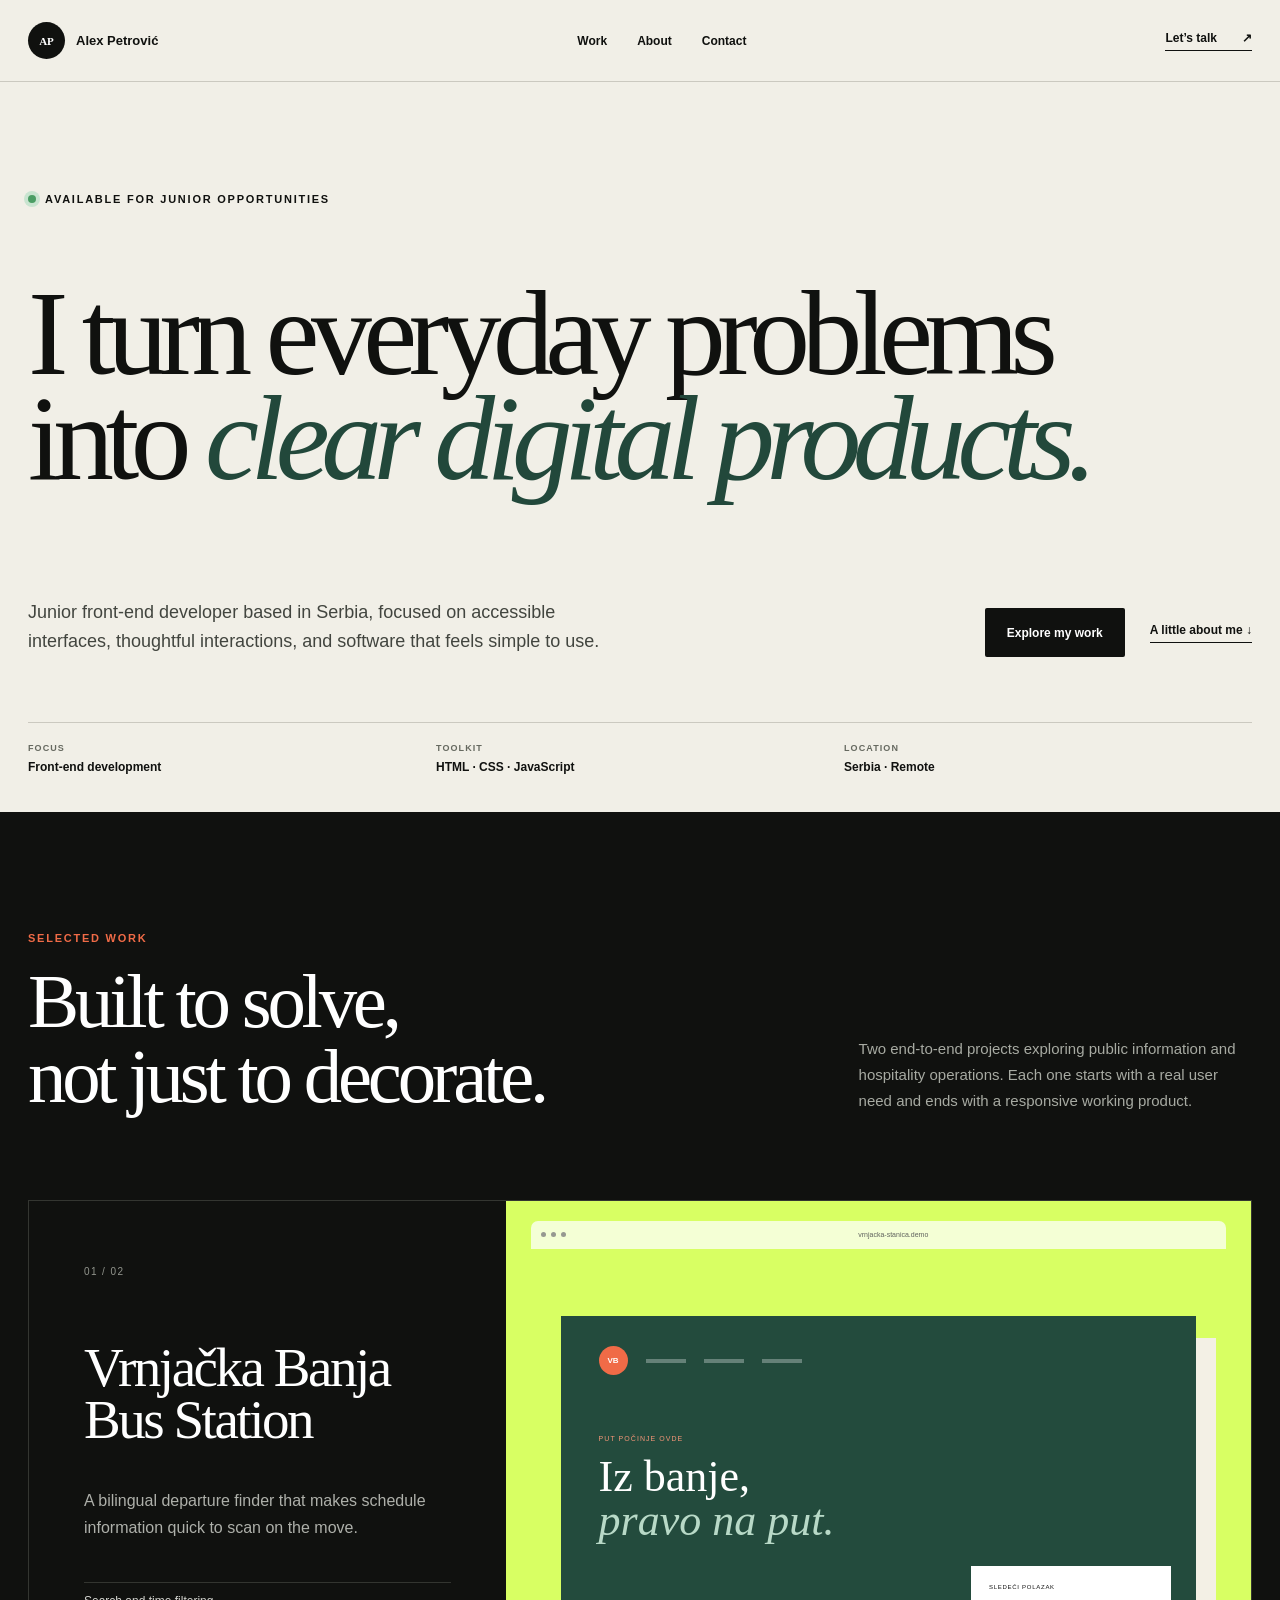
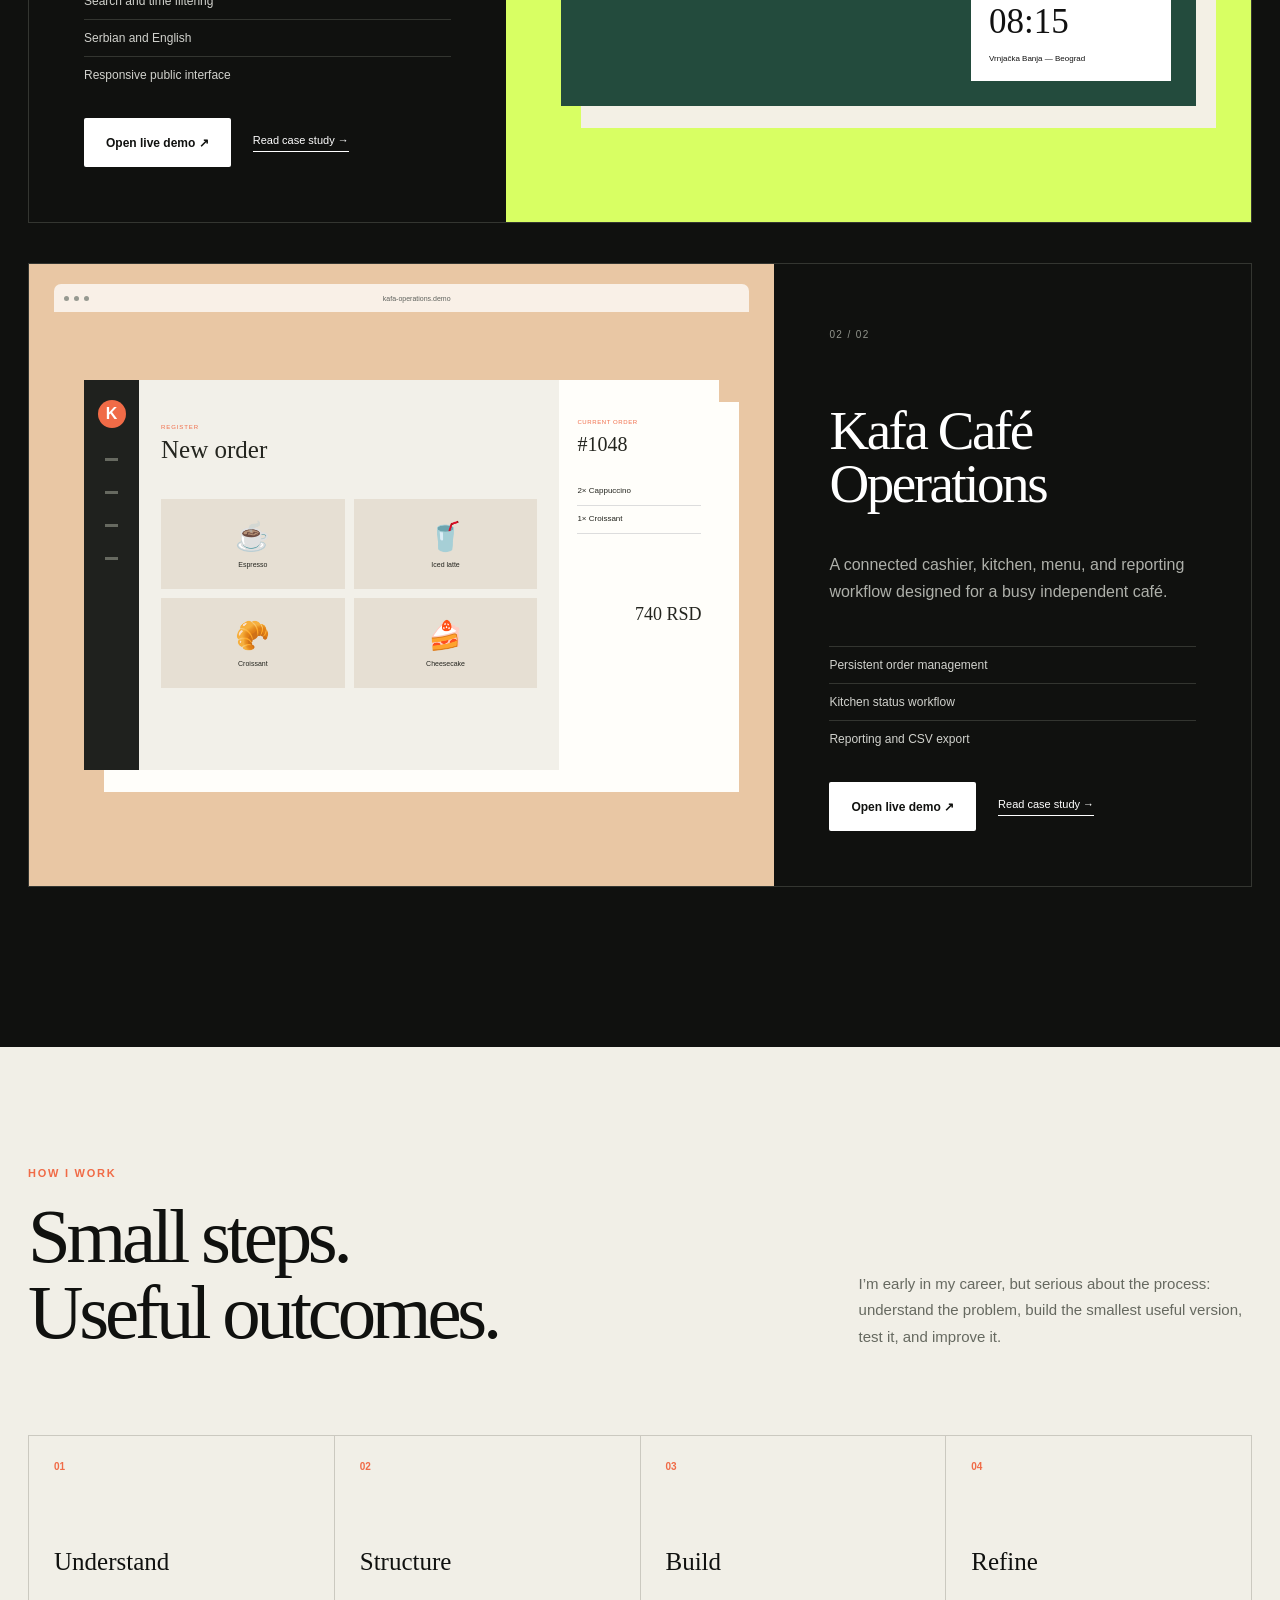
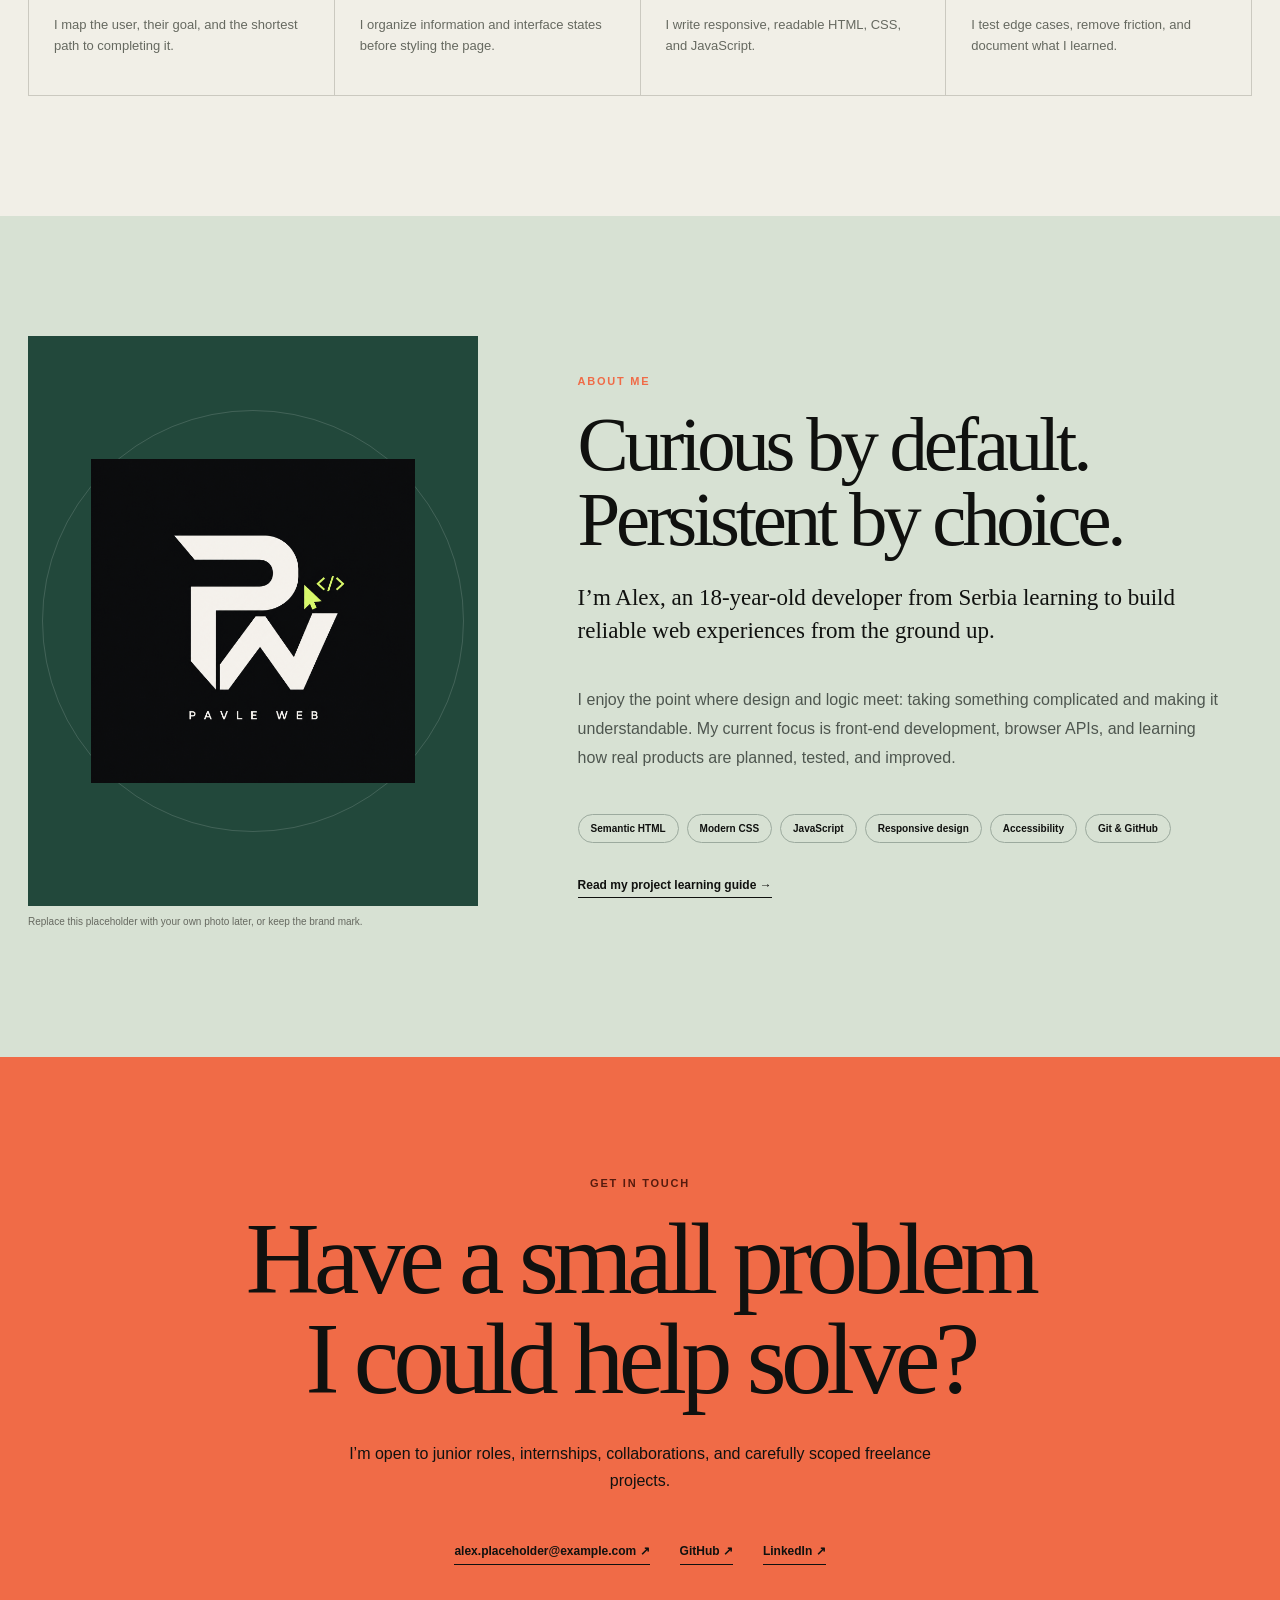
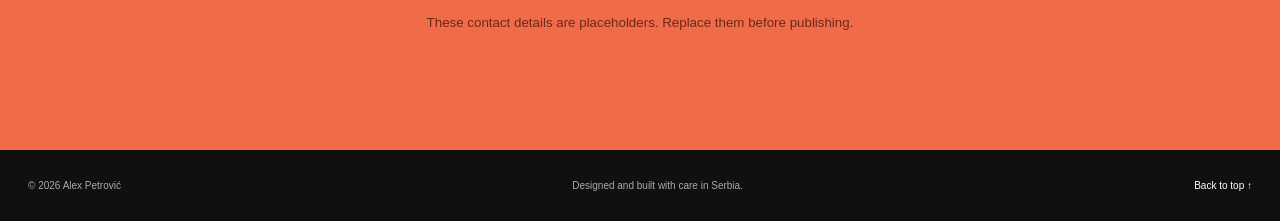
==== index.html @ 7d766a33 "Create junior developer portfolio" ====
<!doctype html>
<html lang="en">
<head>
  <meta charset="UTF-8">
  <meta name="viewport" content="width=device-width,initial-scale=1">
  <meta name="description" content="Portfolio of Alex Petrović, a junior front-end developer building useful, human-friendly web products.">
  <meta name="theme-color" content="#10110f">
  <title>Alex Petrović — Junior Developer</title>
  <link rel="stylesheet" href="assets/portfolio.css">
  <link rel="stylesheet" href="assets/reliability.css">
  <link rel="stylesheet" href="assets/brand-overrides.css">
</head>
<body>
  <a class="skip-link" href="#main">Skip to content</a>
  <header class="site-header" id="top">
    <a class="wordmark" href="#top" aria-label="Alex Petrović home"><span>AP</span><strong>Alex Petrović</strong></a>
    <nav aria-label="Main navigation"><a href="#work">Work</a><a href="#about">About</a><a href="#contact">Contact</a></nav>
    <a class="header-cta" href="#contact">Let’s talk <span>↗</span></a>
  </header>

  <main id="main">
    <section class="hero reveal">
      <p class="kicker"><i></i> Available for junior opportunities</p>
      <h1>I turn everyday problems into <em>clear digital products.</em></h1>
      <div class="hero-bottom">
        <p>Junior front-end developer based in Serbia, focused on accessible interfaces, thoughtful interactions, and software that feels simple to use.</p>
        <div class="hero-actions"><a class="button dark" href="#work">Explore my work</a><a class="text-link" href="#about">A little about me <span>↓</span></a></div>
      </div>
      <div class="hero-index" aria-label="Portfolio details"><span><small>Focus</small>Front-end development</span><span><small>Toolkit</small>HTML · CSS · JavaScript</span><span><small>Location</small>Serbia · Remote</span></div>
    </section>

    <section class="work-section" id="work">
      <div class="section-intro reveal"><div><p class="eyebrow">Selected work</p><h2>Built to solve,<br>not just to decorate.</h2></div><p>Two end-to-end projects exploring public information and hospitality operations. Each one starts with a real user need and ends with a responsive working product.</p></div>

      <article class="project project-bus reveal">
        <div class="project-copy"><p class="project-number">01 / 02</p><h3>Vrnjačka Banja<br>Bus Station</h3><p>A bilingual departure finder that makes schedule information quick to scan on the move.</p><ul><li>Search and time filtering</li><li>Serbian and English</li><li>Responsive public interface</li></ul><div class="project-links"><a class="button light" href="projects/bus-station/index.html">Open live demo ↗</a><a href="case-studies/bus-station.html">Read case study →</a></div></div>
        <a class="project-preview bus-preview" href="projects/bus-station/index.html" aria-label="Open bus station demo">
          <div class="browser"><span></span><span></span><span></span><small>vrnjacka-stanica.demo</small></div>
          <div class="bus-ui"><div class="bus-ui-head"><b>VB</b><i></i><i></i><i></i></div><p>PUT POČINJE OVDE</p><strong>Iz banje,<br><em>pravo na put.</em></strong><div class="mini-ticket"><small>SLEDEĆI POLAZAK</small><b>08:15</b><span>Vrnjačka Banja — Beograd</span></div></div>
        </a>
      </article>

      <article class="project project-cafe reveal">
        <a class="project-preview cafe-preview" href="projects/cafe-operations/index.html" aria-label="Open café operations demo">
          <div class="browser"><span></span><span></span><span></span><small>kafa-operations.demo</small></div>
          <div class="cafe-ui"><aside><b>K</b><i></i><i></i><i></i><i></i></aside><div class="cafe-products"><p>REGISTER</p><strong>New order</strong><div><span>☕<small>Espresso</small></span><span>🥤<small>Iced latte</small></span><span>🥐<small>Croissant</small></span><span>🍰<small>Cheesecake</small></span></div></div><div class="cafe-cart"><small>CURRENT ORDER</small><b>#1048</b><p>2× Cappuccino</p><p>1× Croissant</p><strong>740 RSD</strong></div></div>
        </a>
        <div class="project-copy"><p class="project-number">02 / 02</p><h3>Kafa Café<br>Operations</h3><p>A connected cashier, kitchen, menu, and reporting workflow designed for a busy independent café.</p><ul><li>Persistent order management</li><li>Kitchen status workflow</li><li>Reporting and CSV export</li></ul><div class="project-links"><a class="button light" href="projects/cafe-operations/index.html">Open live demo ↗</a><a href="case-studies/cafe-operations.html">Read case study →</a></div></div>
      </article>
    </section>

    <section class="process-section">
      <div class="section-intro reveal"><div><p class="eyebrow">How I work</p><h2>Small steps.<br>Useful outcomes.</h2></div><p>I’m early in my career, but serious about the process: understand the problem, build the smallest useful version, test it, and improve it.</p></div>
      <div class="process-grid reveal"><article><span>01</span><h3>Understand</h3><p>I map the user, their goal, and the shortest path to completing it.</p></article><article><span>02</span><h3>Structure</h3><p>I organize information and interface states before styling the page.</p></article><article><span>03</span><h3>Build</h3><p>I write responsive, readable HTML, CSS, and JavaScript.</p></article><article><span>04</span><h3>Refine</h3><p>I test edge cases, remove friction, and document what I learned.</p></article></div>
    </section>

    <section class="about-section" id="about">
      <div class="portrait reveal"><div class="portrait-shape"><img src="assets/pavle-web-logo.png" alt="Pavle Web logo"></div><p>Replace this placeholder with your own photo later, or keep the brand mark.</p></div>
      <div class="about-copy reveal"><p class="eyebrow">About me</p><h2>Curious by default.<br>Persistent by choice.</h2><p class="lead">I’m Alex, an 18-year-old developer from Serbia learning to build reliable web experiences from the ground up.</p><p>I enjoy the point where design and logic meet: taking something complicated and making it understandable. My current focus is front-end development, browser APIs, and learning how real products are planned, tested, and improved.</p><div class="skills"><span>Semantic HTML</span><span>Modern CSS</span><span>JavaScript</span><span>Responsive design</span><span>Accessibility</span><span>Git & GitHub</span></div><a class="text-link" href="LEARNING-GUIDE.md">Read my project learning guide →</a></div>
    </section>

    <section class="contact-section" id="contact">
      <p class="eyebrow">Get in touch</p><h2>Have a small problem<br>I could help solve?</h2><p>I’m open to junior roles, internships, collaborations, and carefully scoped freelance projects.</p><div class="contact-links"><a href="mailto:alex.placeholder@example.com">alex.placeholder@example.com ↗</a><a href="https://github.com/your-username">GitHub ↗</a><a href="https://www.linkedin.com/in/your-profile">LinkedIn ↗</a></div><small>These contact details are placeholders. Replace them before publishing.</small>
    </section>
  </main>
  <footer><span>© <span id="year"></span> Alex Petrović</span><span>Designed and built with care in Serbia.</span><a href="#top">Back to top ↑</a></footer>
  <script src="assets/portfolio.js"></script>
</body>
</html>
---- assets/portfolio.css ----
:root{--ink:#10110f;--paper:#f1efe7;--cream:#faf8f1;--lime:#d8ff63;--coral:#f06b47;--green:#22483b;--line:#cbc9c0;--muted:#666960}*{box-sizing:border-box}html{scroll-behavior:smooth}body{margin:0;background:var(--paper);color:var(--ink);font-family:Arial,"Helvetica Neue",sans-serif}.skip-link{position:fixed;top:-60px;left:20px;background:#fff;padding:12px;z-index:50;color:#000}.skip-link:focus{top:20px}.site-header{height:82px;max-width:1280px;margin:auto;padding:0 28px;display:flex;align-items:center;justify-content:space-between;border-bottom:1px solid var(--line)}.wordmark{display:flex;align-items:center;gap:11px;color:inherit;text-decoration:none}.wordmark>span{width:37px;height:37px;border-radius:50%;background:var(--ink);color:white;display:grid;place-items:center;font:700 11px Georgia}.wordmark strong{font-size:13px}.site-header nav{display:flex;gap:30px}.site-header nav a,.header-cta{color:inherit;text-decoration:none;font-size:12px;font-weight:700}.header-cta{display:flex;gap:25px;border-bottom:1px solid;padding-bottom:5px}.hero{max-width:1280px;margin:auto;padding:100px 28px 38px;min-height:730px;display:flex;flex-direction:column}.kicker,.eyebrow{font-size:11px;text-transform:uppercase;letter-spacing:.16em;font-weight:800}.kicker{display:flex;align-items:center;gap:9px}.kicker i{width:8px;height:8px;border-radius:50%;background:#4b9d64;box-shadow:0 0 0 4px #c9e4d0}.hero h1{font:400 clamp(62px,9.5vw,135px)/.86 Georgia,serif;letter-spacing:-.07em;max-width:1150px;margin:65px 0 45px}.hero h1 em{font-weight:400;color:var(--green)}.hero-bottom{display:grid;grid-template-columns:1fr 1fr;gap:60px;margin-top:auto;align-items:end}.hero-bottom>p{max-width:580px;font-size:18px;line-height:1.65;color:#42453f;margin:0}.hero-actions{display:flex;align-items:center;justify-content:flex-end;gap:25px}.button{display:inline-flex;align-items:center;justify-content:center;min-height:49px;padding:0 22px;text-decoration:none;font-size:12px;font-weight:800;border-radius:2px}.button.dark{background:var(--ink);color:#fff}.button.light{background:#fff;color:var(--ink)}.text-link{color:inherit;text-decoration:none;border-bottom:1px solid;padding-bottom:5px;font-size:12px;font-weight:800}.hero-index{display:grid;grid-template-columns:repeat(3,1fr);border-top:1px solid var(--line);margin-top:65px;padding-top:20px}.hero-index span{font-size:12px;font-weight:700}.hero-index small{display:block;color:var(--muted);text-transform:uppercase;letter-spacing:.12em;font-size:9px;margin-bottom:7px}.work-section{background:var(--ink);color:white;padding:120px max(28px,calc((100vw - 1224px)/2))}.section-intro{display:grid;grid-template-columns:1.3fr .7fr;gap:100px;align-items:end;margin-bottom:85px}.eyebrow{color:var(--coral);margin:0 0 20px}.section-intro h2,.about-copy h2,.contact-section h2{font:400 clamp(45px,6vw,78px)/.98 Georgia;letter-spacing:-.055em;margin:0}.section-intro>p{color:#a7aaa2;font-size:15px;line-height:1.75;max-width:430px;margin:0}.project{min-height:610px;display:grid;grid-template-columns:.78fr 1.22fr;margin-bottom:40px;border:1px solid #343631}.project-cafe{grid-template-columns:1.22fr .78fr}.project-copy{padding:55px;display:flex;flex-direction:column;align-items:flex-start}.project-number{font-size:10px;color:#92958d;letter-spacing:.14em}.project h3{font:400 clamp(40px,4.3vw,61px)/.95 Georgia;margin:55px 0 25px;letter-spacing:-.045em}.project-copy>p:not(.project-number){color:#aeb0aa;line-height:1.7;max-width:410px}.project ul{padding:0;list-style:none;width:100%;margin:25px 0}.project li{padding:11px 0;border-top:1px solid #333530;color:#d1d2cd;font-size:12px}.project-links{display:flex;align-items:center;gap:22px;margin-top:auto}.project-links>a:not(.button){color:#fff;text-decoration:none;font-size:11px;border-bottom:1px solid;padding-bottom:5px}.project-preview{position:relative;overflow:hidden;text-decoration:none;color:inherit;display:flex;align-items:center;justify-content:center;padding:55px}.bus-preview{background:var(--lime)}.cafe-preview{background:#e9c7a4}.browser{position:absolute;top:20px;left:25px;right:25px;height:28px;background:#ffffffbb;border-radius:7px 7px 0 0;display:flex;align-items:center;padding:0 10px;gap:5px;color:#60635e}.browser span{width:5px;height:5px;border-radius:50%;background:#969990}.browser small{margin:auto;font-size:7px}.bus-ui{background:#234b3d;color:#fff;width:100%;height:390px;padding:30px 38px;position:relative;box-shadow:20px 22px 0 #f3f0e5}.bus-ui-head{display:flex;align-items:center;gap:18px}.bus-ui-head b{width:29px;height:29px;background:var(--coral);border-radius:50%;display:grid;place-items:center;font-size:8px}.bus-ui-head i{height:4px;background:#ffffff4d;width:40px}.bus-ui>p{font-size:7px;letter-spacing:.15em;color:#f59678;margin:60px 0 13px}.bus-ui>strong{font:400 44px/1 Georgia}.bus-ui>strong em{color:#b8d9c7}.mini-ticket{position:absolute;right:25px;bottom:25px;width:200px;background:#fff;color:#111;padding:18px;display:flex;flex-direction:column}.mini-ticket small{font-size:6px;letter-spacing:.12em}.mini-ticket b{font:400 35px Georgia;margin:12px 0}.mini-ticket span{font-size:8px}.cafe-ui{width:100%;height:390px;background:#f2f0e9;display:grid;grid-template-columns:55px 1fr 160px;box-shadow:20px 22px 0 #fffefa;color:#24251f}.cafe-ui aside{background:#1f211e;color:#fff;display:flex;align-items:center;flex-direction:column;gap:30px;padding:20px}.cafe-ui aside b{background:var(--coral);width:28px;height:28px;border-radius:50%;display:grid;place-items:center}.cafe-ui aside i{width:13px;height:3px;background:#666960}.cafe-products{padding:38px 22px}.cafe-products>p{font-size:6px;color:var(--coral);letter-spacing:.15em}.cafe-products>strong{font:400 25px Georgia}.cafe-products>div{display:grid;grid-template-columns:1fr 1fr;gap:9px;margin-top:35px}.cafe-products span{height:90px;background:#e6dfd3;display:flex;align-items:center;justify-content:center;flex-direction:column;font-size:28px}.cafe-products small{font-size:7px;margin-top:8px}.cafe-cart{background:#fffefa;padding:30px 18px}.cafe-cart small{font-size:6px;color:var(--coral);letter-spacing:.1em}.cafe-cart>b{font:400 20px Georgia;display:block;margin:5px 0 30px}.cafe-cart p{font-size:8px;border-bottom:1px solid #ddd;padding-bottom:10px}.cafe-cart>strong{display:block;margin-top:70px;text-align:right;font:400 18px Georgia}.process-section{padding:120px max(28px,calc((100vw - 1224px)/2))}.process-section .section-intro>p{color:var(--muted)}.process-grid{display:grid;grid-template-columns:repeat(4,1fr);border-top:1px solid var(--line);border-left:1px solid var(--line)}.process-grid article{min-height:260px;padding:25px;border-right:1px solid var(--line);border-bottom:1px solid var(--line);display:flex;flex-direction:column}.process-grid span{font-size:10px;color:var(--coral);font-weight:800}.process-grid h3{font:400 25px Georgia;margin-top:auto}.process-grid p{color:var(--muted);font-size:13px;line-height:1.65}.about-section{background:#d7e1d3;padding:120px max(28px,calc((100vw - 1224px)/2));display:grid;grid-template-columns:.8fr 1.2fr;gap:100px}.portrait-shape{height:570px;background:var(--green);position:relative;overflow:hidden;display:grid;place-items:center}.portrait-shape:before,.portrait-shape:after{content:"";position:absolute;border:1px solid #ffffff25;border-radius:50%;width:420px;height:420px}.portrait-shape:after{width:260px;height:260px}.portrait-shape span{font:400 120px Georgia;color:#b8d9c7;position:relative;z-index:1}.portrait>p{font-size:10px;color:var(--muted)}.about-copy{display:flex;flex-direction:column;justify-content:center}.about-copy .lead{font:400 23px/1.45 Georgia;max-width:650px}.about-copy>p:not(.eyebrow):not(.lead){color:#4e564f;line-height:1.8;max-width:650px}.skills{display:flex;flex-wrap:wrap;gap:8px;margin:25px 0 35px}.skills span{border:1px solid #9caa9e;border-radius:20px;padding:8px 12px;font-size:10px;font-weight:700}.about-copy .text-link{align-self:flex-start}.contact-section{background:var(--coral);padding:120px max(28px,calc((100vw - 1224px)/2));text-align:center}.contact-section .eyebrow{color:#561b0e}.contact-section h2{font-size:clamp(52px,8vw,105px)}.contact-section>p:not(.eyebrow){max-width:600px;margin:30px auto;line-height:1.7}.contact-links{display:flex;justify-content:center;gap:30px;margin-top:50px}.contact-links a{color:inherit;text-decoration:none;border-bottom:1px solid;padding-bottom:6px;font-weight:800;font-size:12px}.contact-section>small{display:block;margin-top:50px;color:#6c2a1a}footer{background:var(--ink);color:#aaa;padding:30px max(28px,calc((100vw - 1224px)/2));display:flex;justify-content:space-between;font-size:10px}footer a{color:#fff;text-decoration:none}.reveal{opacity:0;transform:translateY(18px);transition:.7s ease}.reveal.visible{opacity:1;transform:none}@media(prefers-reduced-motion:reduce){html{scroll-behavior:auto}.reveal{opacity:1;transform:none;transition:none}}@media(max-width:850px){.hero h1{font-size:75px}.project,.project-cafe{grid-template-columns:1fr}.project-cafe .project-preview{order:2}.project-preview{min-height:520px}.process-grid{grid-template-columns:1fr 1fr}.about-section{grid-template-columns:1fr}.portrait-shape{height:420px}.section-intro{grid-template-columns:1fr;gap:30px}.report{} }@media(max-width:600px){.site-header nav{display:none}.site-header{height:70px;padding:0 18px}.hero{padding:70px 18px 25px;min-height:720px}.hero h1{font-size:54px;line-height:.92;margin-top:75px}.hero-bottom{grid-template-columns:1fr}.hero-actions{justify-content:flex-start;flex-wrap:wrap}.hero-index{grid-template-columns:1fr;gap:15px}.work-section,.process-section,.about-section,.contact-section{padding:80px 18px}.project-copy{padding:32px 24px;min-height:530px}.project-preview{min-height:380px;padding:35px 22px}.bus-ui{height:300px;padding:25px}.bus-ui>strong{font-size:32px}.mini-ticket{width:160px}.cafe-ui{height:300px;grid-template-columns:40px 1fr 100px}.cafe-ui aside{padding:12px}.cafe-products{padding:30px 12px}.cafe-products span{height:67px}.cafe-cart{padding:25px 10px}.process-grid{grid-template-columns:1fr}.process-grid article{min-height:210px}.about-section{gap:40px}.contact-links{flex-direction:column;align-items:center}.contact-section h2{font-size:50px}footer{gap:18px;flex-direction:column}.browser{left:10px;right:10px}.project h3{font-size:45px}}
---- assets/reliability.css ----
/* Content is intentionally visible without JavaScript. This avoids blank sections in browsers where an intersection observer is delayed or unavailable. */
.reveal,.reveal.visible{opacity:1;transform:none;transition:none}
@media(max-width:600px){body{overflow-x:hidden}.hero{width:100%}.hero h1{display:block;width:340px;max-width:calc(100vw - 36px);min-width:0;font-size:42px;white-space:normal;word-break:normal;overflow-wrap:anywhere}.hero-bottom>p{font-size:16px;width:340px;max-width:calc(100vw - 36px);min-width:0;overflow-wrap:anywhere}.hero,.hero-bottom,.hero-actions{min-width:0;max-width:100%;width:100%}}
---- assets/brand-overrides.css ----
.portrait-shape img{width:72%;max-width:330px;display:block;position:relative;z-index:1}.portrait-shape span{display:none}
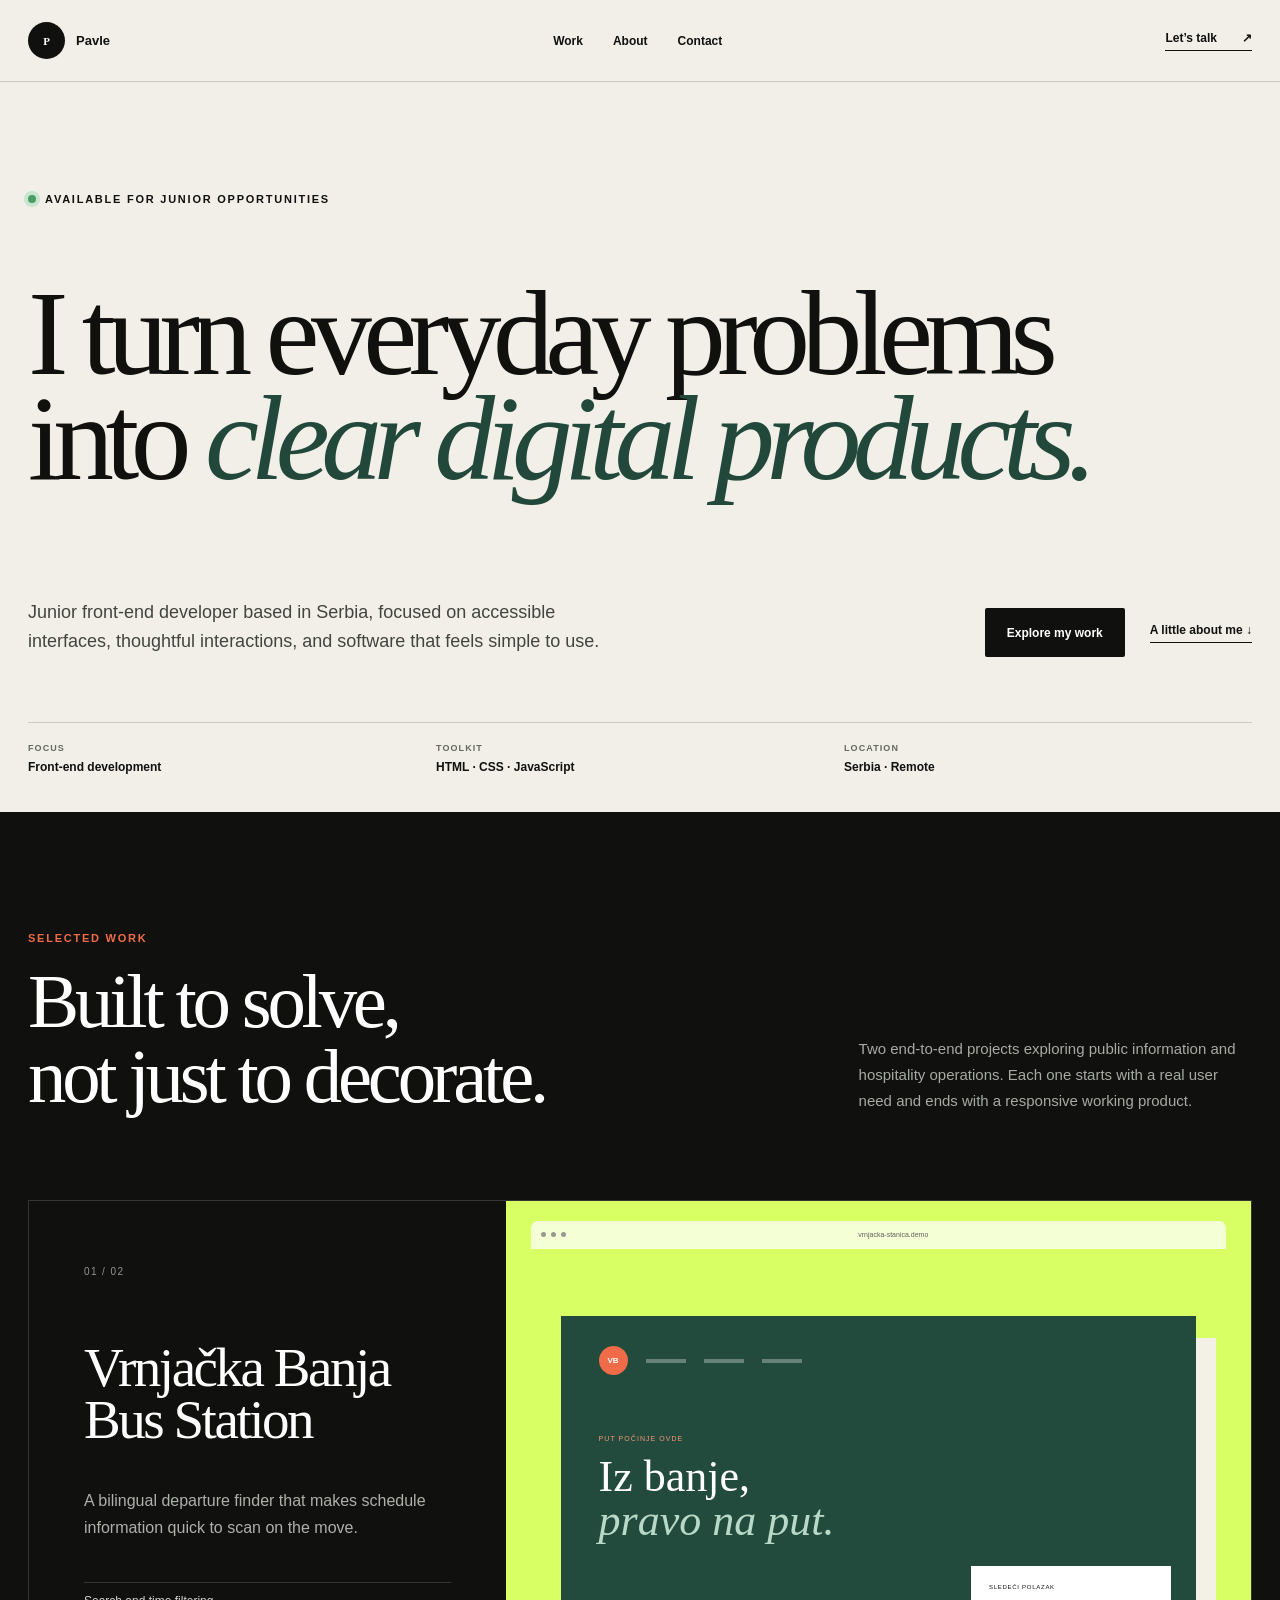
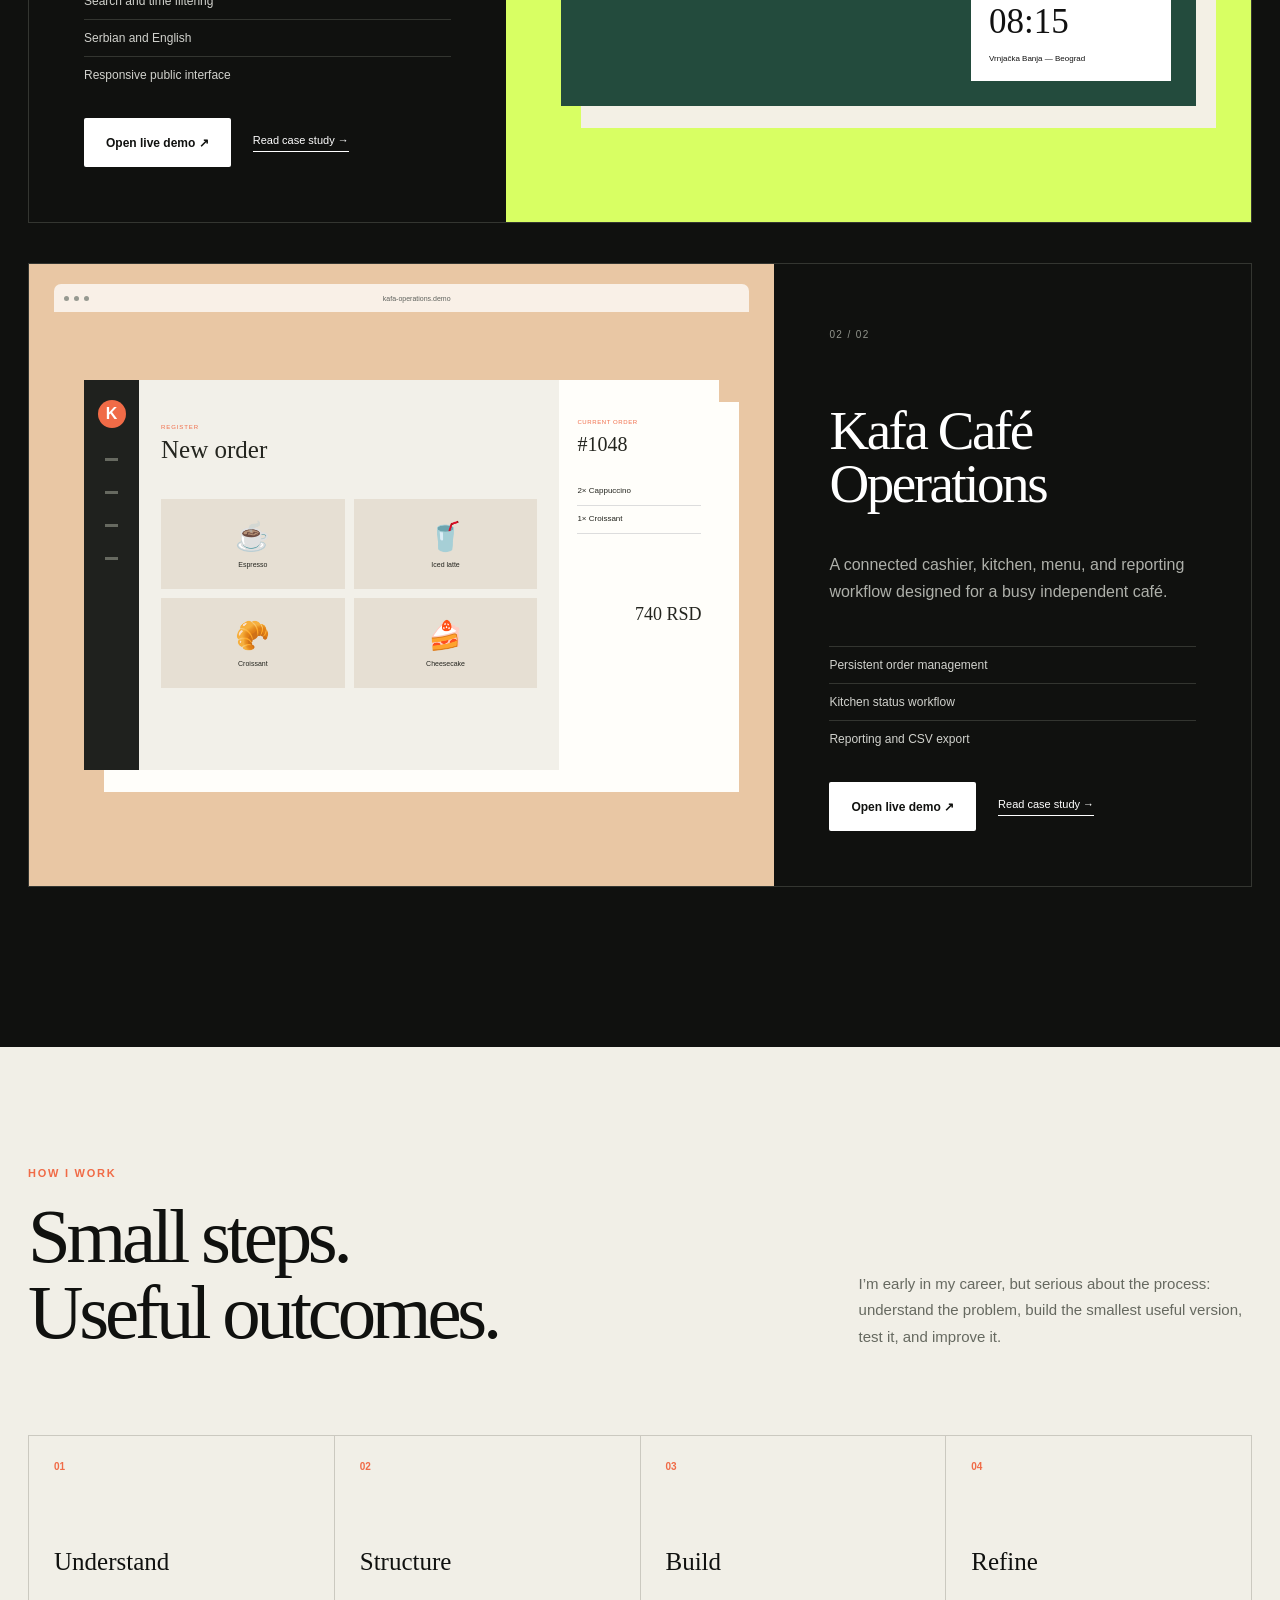
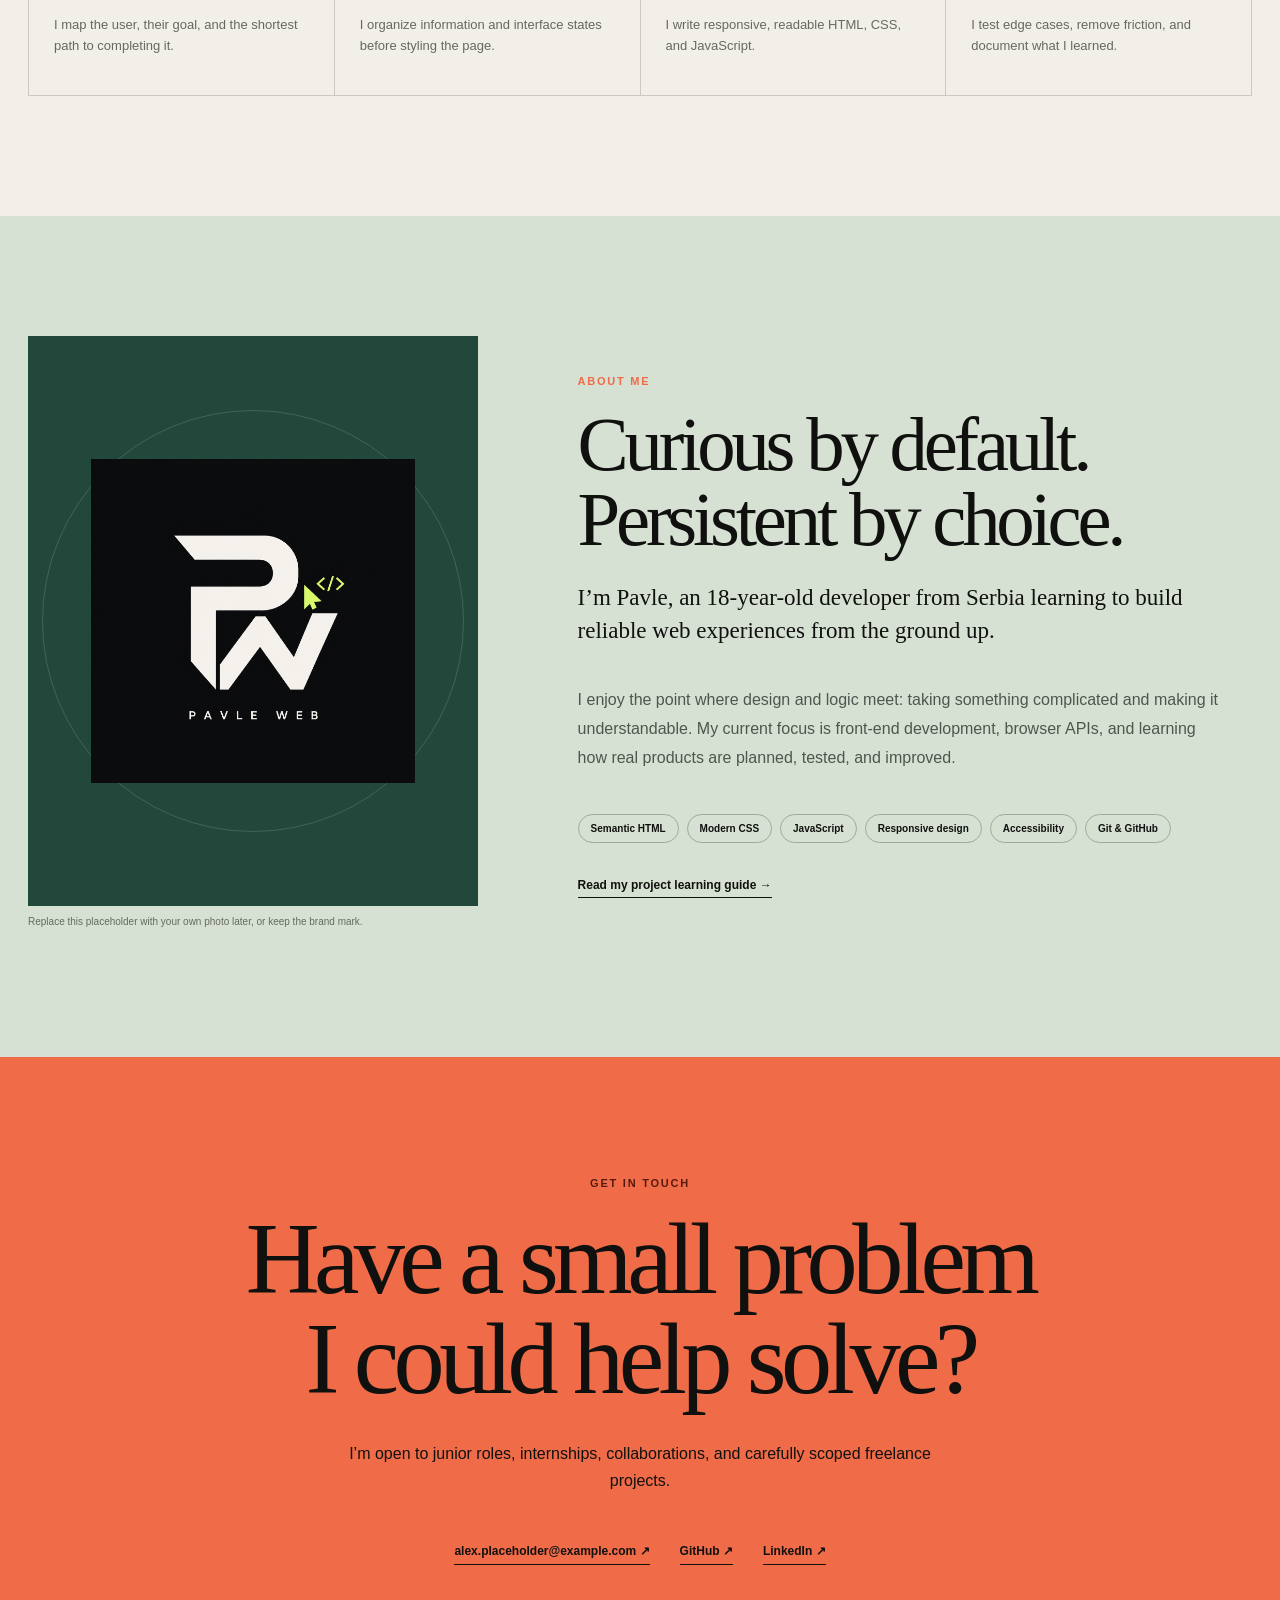
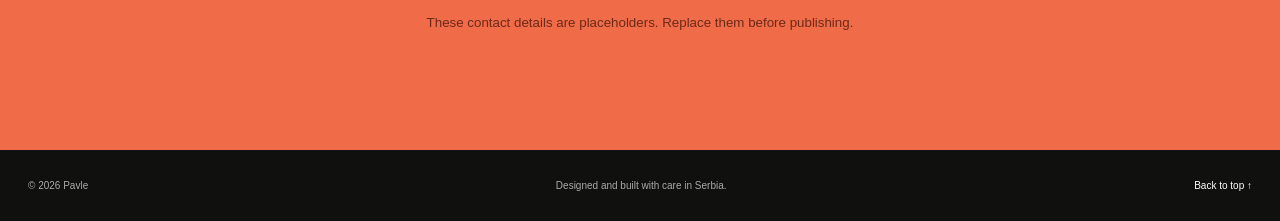
==== commit 3f85cc47: "Use Pavle as portfolio name" ====
--- a/index.html
+++ b/index.html
@@ -65,5 +65,6 @@
   </main>
   <footer><span>© <span id="year"></span> Alex Petrović</span><span>Designed and built with care in Serbia.</span><a href="#top">Back to top ↑</a></footer>
   <script src="assets/portfolio.js"></script>
+<script src="assets/name-overrides.js"></script>
 </body>
 </html>
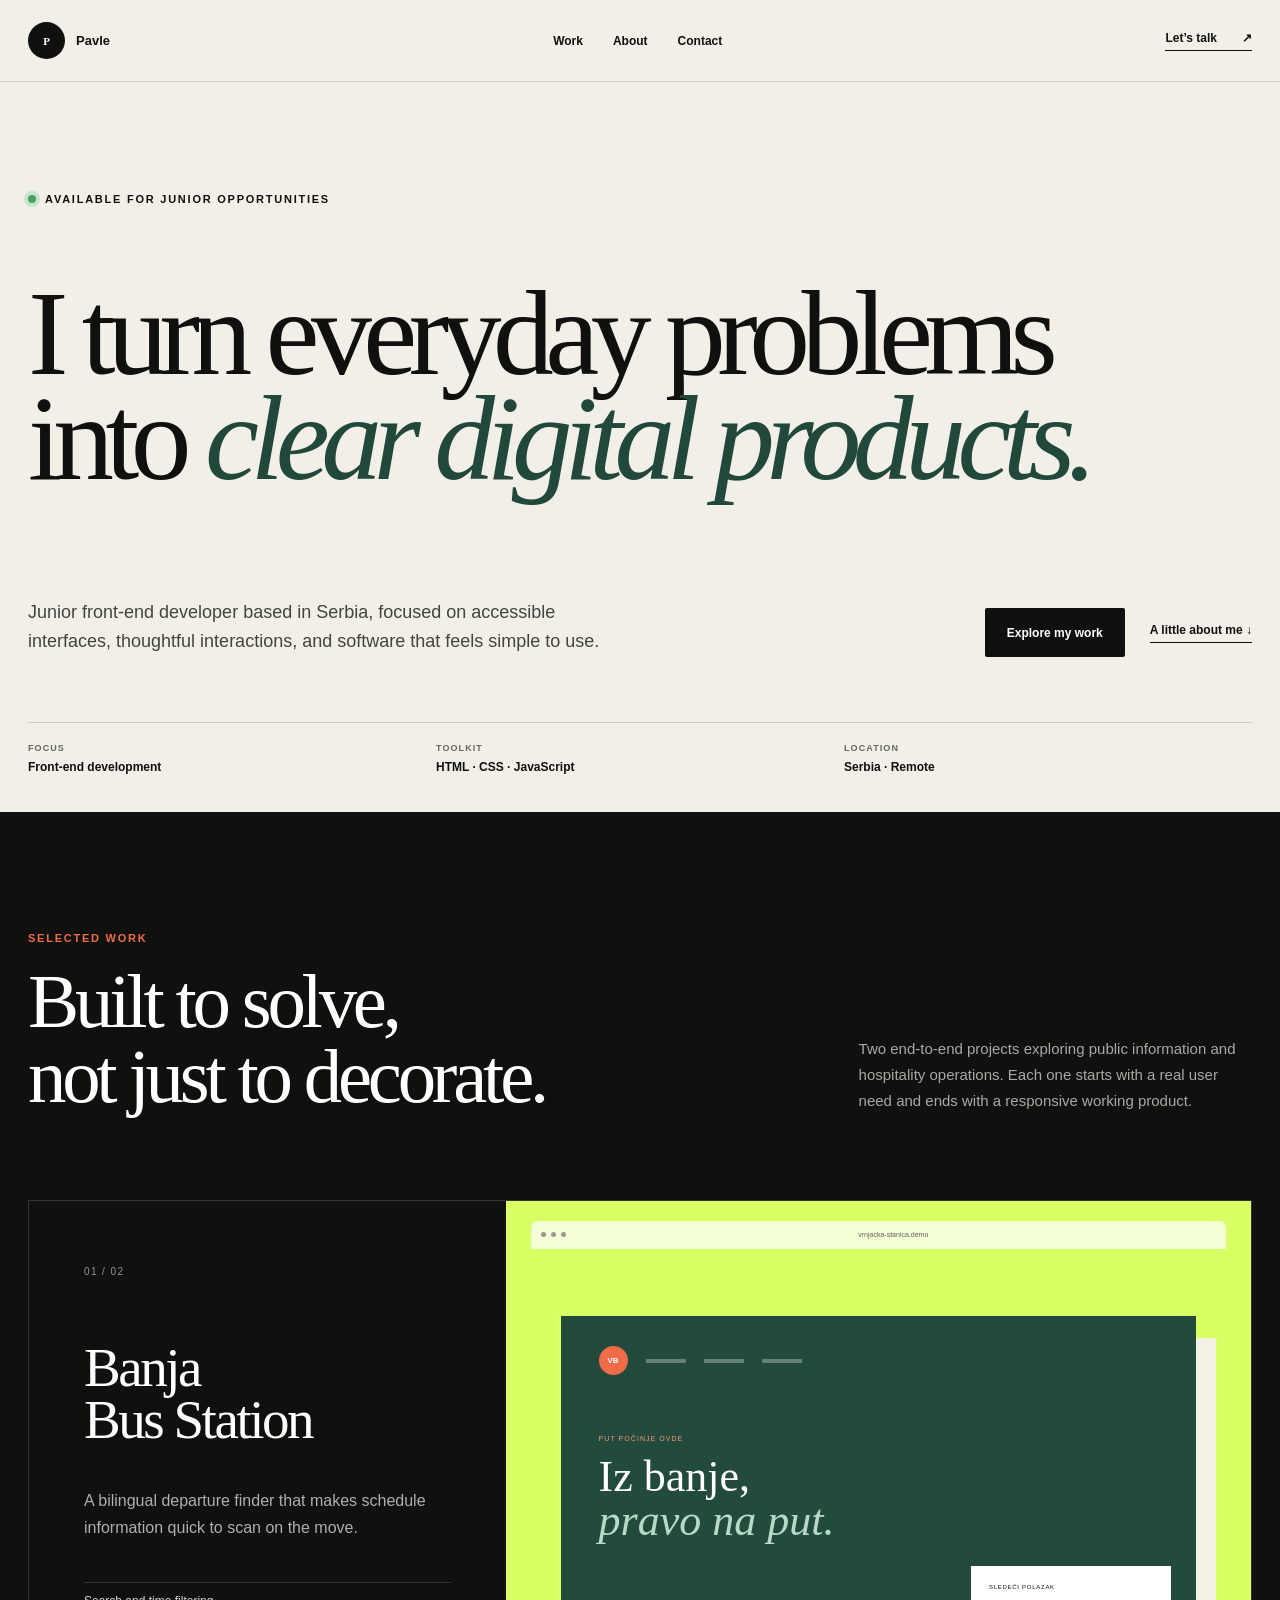
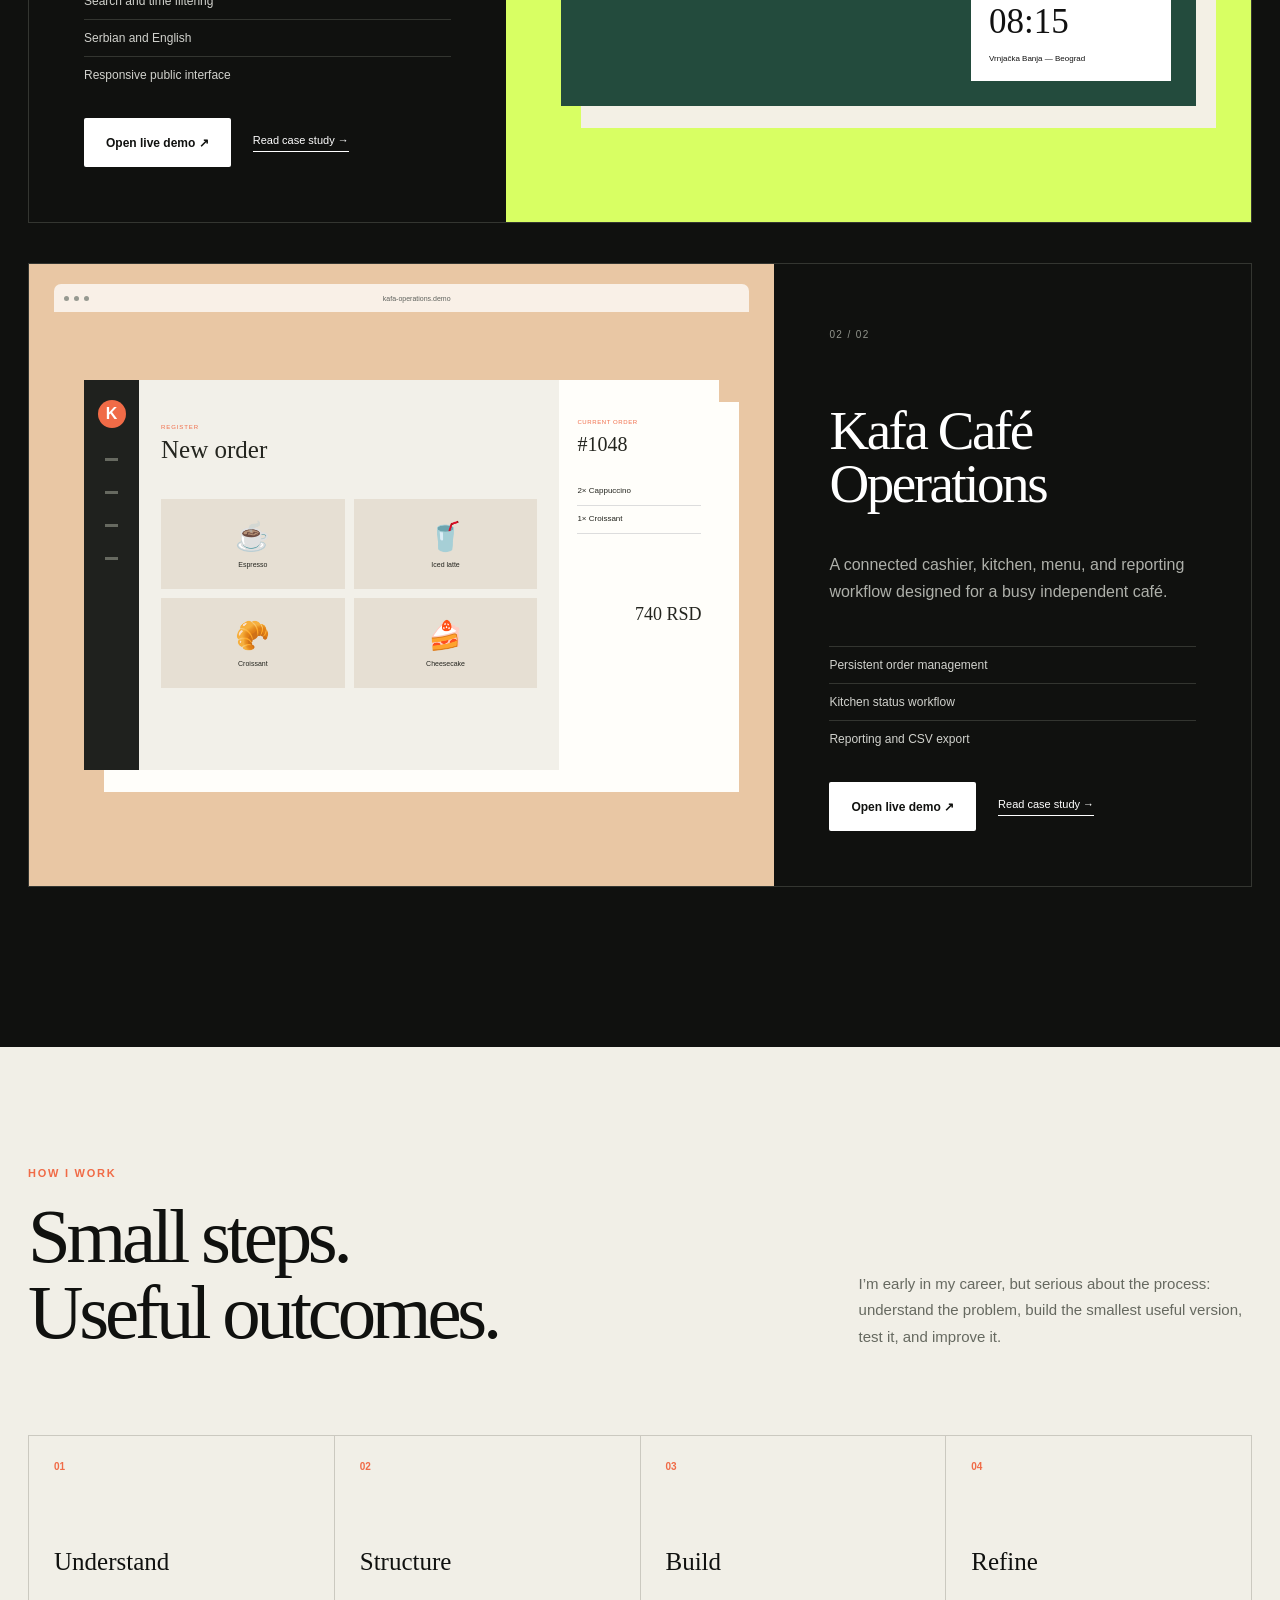
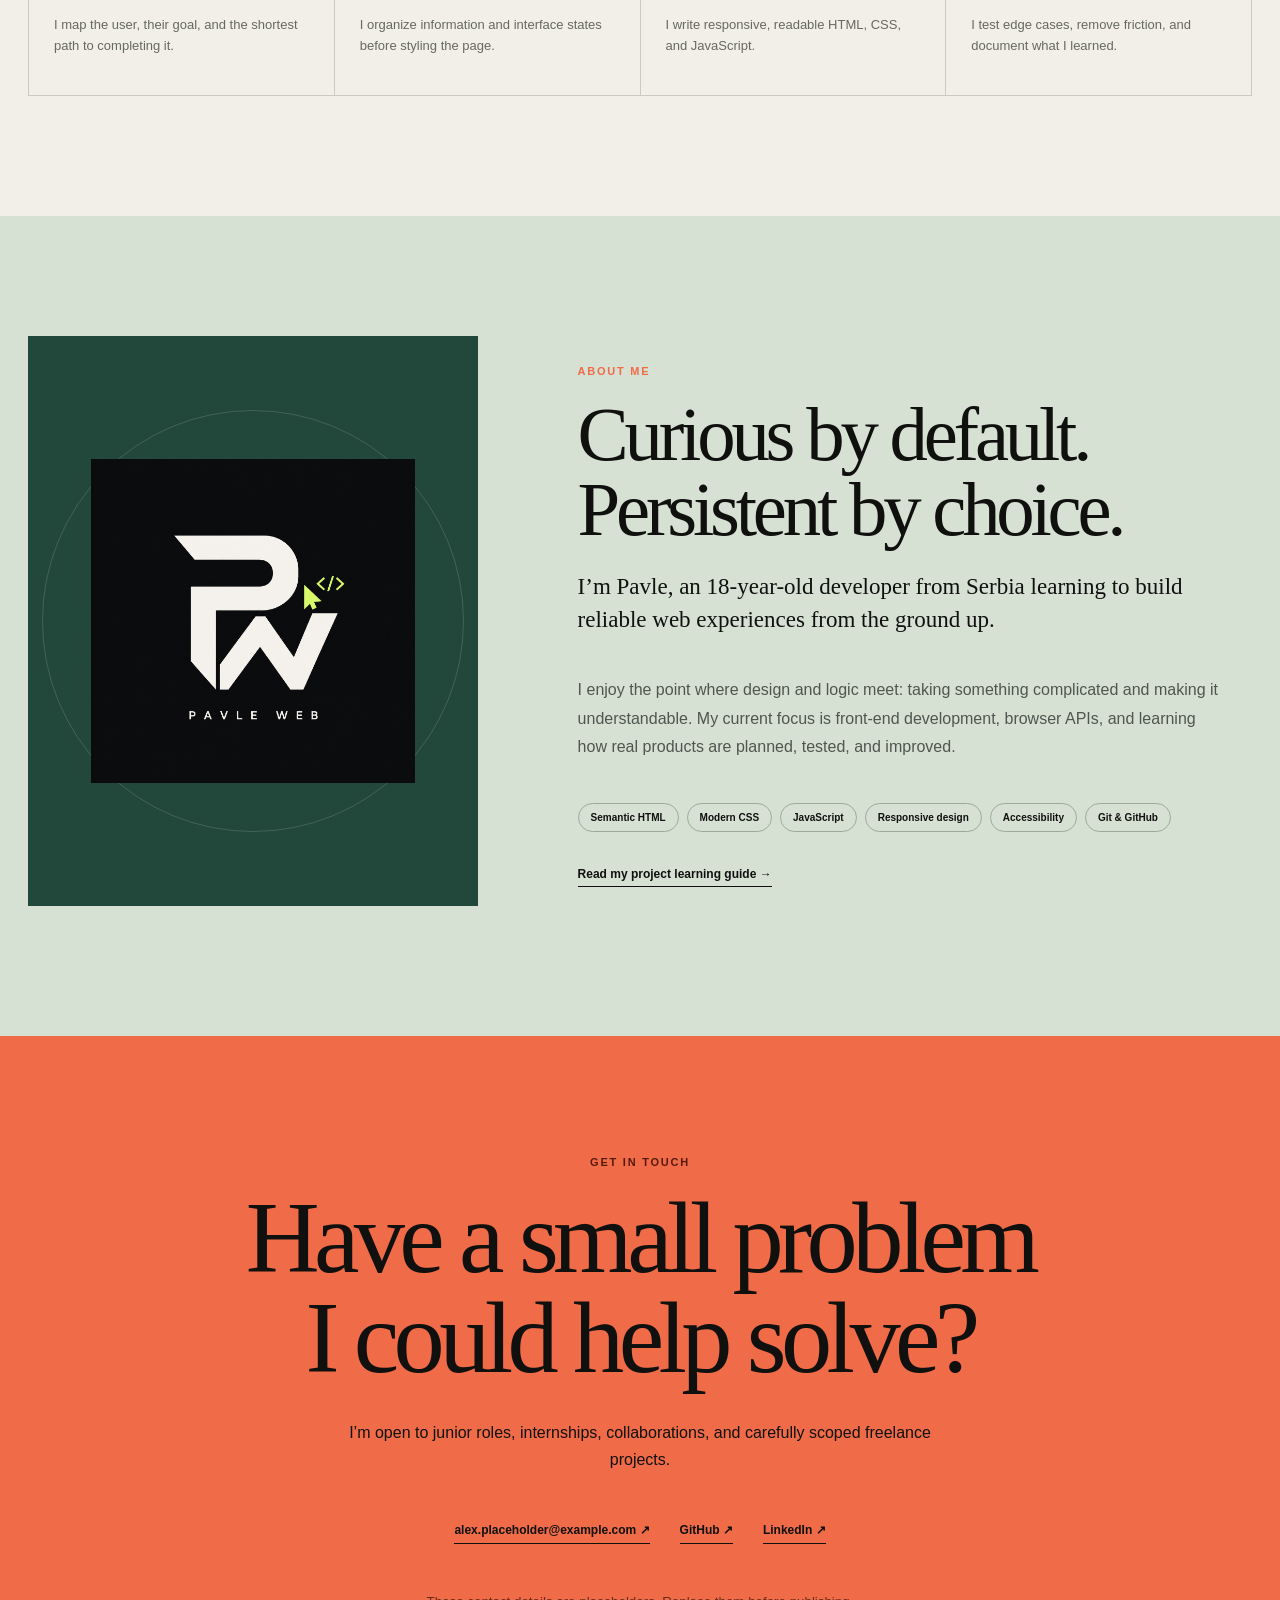
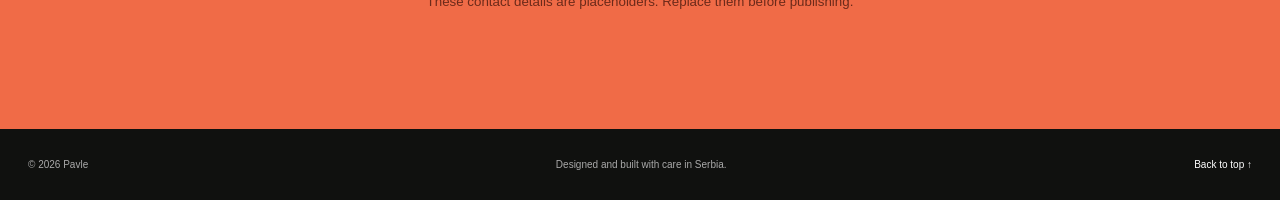
==== commit edec4cd5: "Update portfolio details" ====
--- a/index.html
+++ b/index.html
@@ -3,7 +3,7 @@
 <head>
   <meta charset="UTF-8">
   <meta name="viewport" content="width=device-width,initial-scale=1">
-  <meta name="description" content="Portfolio of Alex Petrović, a junior front-end developer building useful, human-friendly web products.">
+  <meta name="description" content="Portfolio of Pavle, a junior front-end developer building useful, human-friendly web products.">
   <meta name="theme-color" content="#10110f">
   <title>Alex Petrović — Junior Developer</title>
   <link rel="stylesheet" href="assets/portfolio.css">
@@ -13,7 +13,7 @@
 <body>
   <a class="skip-link" href="#main">Skip to content</a>
   <header class="site-header" id="top">
-    <a class="wordmark" href="#top" aria-label="Alex Petrović home"><span>AP</span><strong>Alex Petrović</strong></a>
+    <a class="wordmark" href="#top" aria-label="Pavle home"><span>AP</span><strong>Alex Petrović</strong></a>
     <nav aria-label="Main navigation"><a href="#work">Work</a><a href="#about">About</a><a href="#contact">Contact</a></nav>
     <a class="header-cta" href="#contact">Let’s talk <span>↗</span></a>
   </header>
@@ -33,7 +33,7 @@
       <div class="section-intro reveal"><div><p class="eyebrow">Selected work</p><h2>Built to solve,<br>not just to decorate.</h2></div><p>Two end-to-end projects exploring public information and hospitality operations. Each one starts with a real user need and ends with a responsive working product.</p></div>
 
       <article class="project project-bus reveal">
-        <div class="project-copy"><p class="project-number">01 / 02</p><h3>Vrnjačka Banja<br>Bus Station</h3><p>A bilingual departure finder that makes schedule information quick to scan on the move.</p><ul><li>Search and time filtering</li><li>Serbian and English</li><li>Responsive public interface</li></ul><div class="project-links"><a class="button light" href="projects/bus-station/index.html">Open live demo ↗</a><a href="case-studies/bus-station.html">Read case study →</a></div></div>
+        <div class="project-copy"><p class="project-number">01 / 02</p><h3>Banja<br>Bus Station</h3><p>A bilingual departure finder that makes schedule information quick to scan on the move.</p><ul><li>Search and time filtering</li><li>Serbian and English</li><li>Responsive public interface</li></ul><div class="project-links"><a class="button light" href="projects/bus-station/index.html">Open live demo ↗</a><a href="case-studies/bus-station.html">Read case study →</a></div></div>
         <a class="project-preview bus-preview" href="projects/bus-station/index.html" aria-label="Open bus station demo">
           <div class="browser"><span></span><span></span><span></span><small>vrnjacka-stanica.demo</small></div>
           <div class="bus-ui"><div class="bus-ui-head"><b>VB</b><i></i><i></i><i></i></div><p>PUT POČINJE OVDE</p><strong>Iz banje,<br><em>pravo na put.</em></strong><div class="mini-ticket"><small>SLEDEĆI POLAZAK</small><b>08:15</b><span>Vrnjačka Banja — Beograd</span></div></div>
@@ -55,8 +55,8 @@
     </section>
 
     <section class="about-section" id="about">
-      <div class="portrait reveal"><div class="portrait-shape"><img src="assets/pavle-web-logo.png" alt="Pavle Web logo"></div><p>Replace this placeholder with your own photo later, or keep the brand mark.</p></div>
-      <div class="about-copy reveal"><p class="eyebrow">About me</p><h2>Curious by default.<br>Persistent by choice.</h2><p class="lead">I’m Alex, an 18-year-old developer from Serbia learning to build reliable web experiences from the ground up.</p><p>I enjoy the point where design and logic meet: taking something complicated and making it understandable. My current focus is front-end development, browser APIs, and learning how real products are planned, tested, and improved.</p><div class="skills"><span>Semantic HTML</span><span>Modern CSS</span><span>JavaScript</span><span>Responsive design</span><span>Accessibility</span><span>Git & GitHub</span></div><a class="text-link" href="LEARNING-GUIDE.md">Read my project learning guide →</a></div>
+      <div class="portrait reveal"><div class="portrait-shape"><img src="assets/pavle-web-logo.png" alt="Pavle Web logo"></div><p></p></div>
+      <div class="about-copy reveal"><p class="eyebrow">About me</p><h2>Curious by default.<br>Persistent by choice.</h2><p class="lead">I’m Pavle, an 18-year-old developer from Serbia learning to build reliable web experiences from the ground up.</p><p>I enjoy the point where design and logic meet: taking something complicated and making it understandable. My current focus is front-end development, browser APIs, and learning how real products are planned, tested, and improved.</p><div class="skills"><span>Semantic HTML</span><span>Modern CSS</span><span>JavaScript</span><span>Responsive design</span><span>Accessibility</span><span>Git & GitHub</span></div><a class="text-link" href="LEARNING-GUIDE.md">Read my project learning guide →</a></div>
     </section>
 
     <section class="contact-section" id="contact">
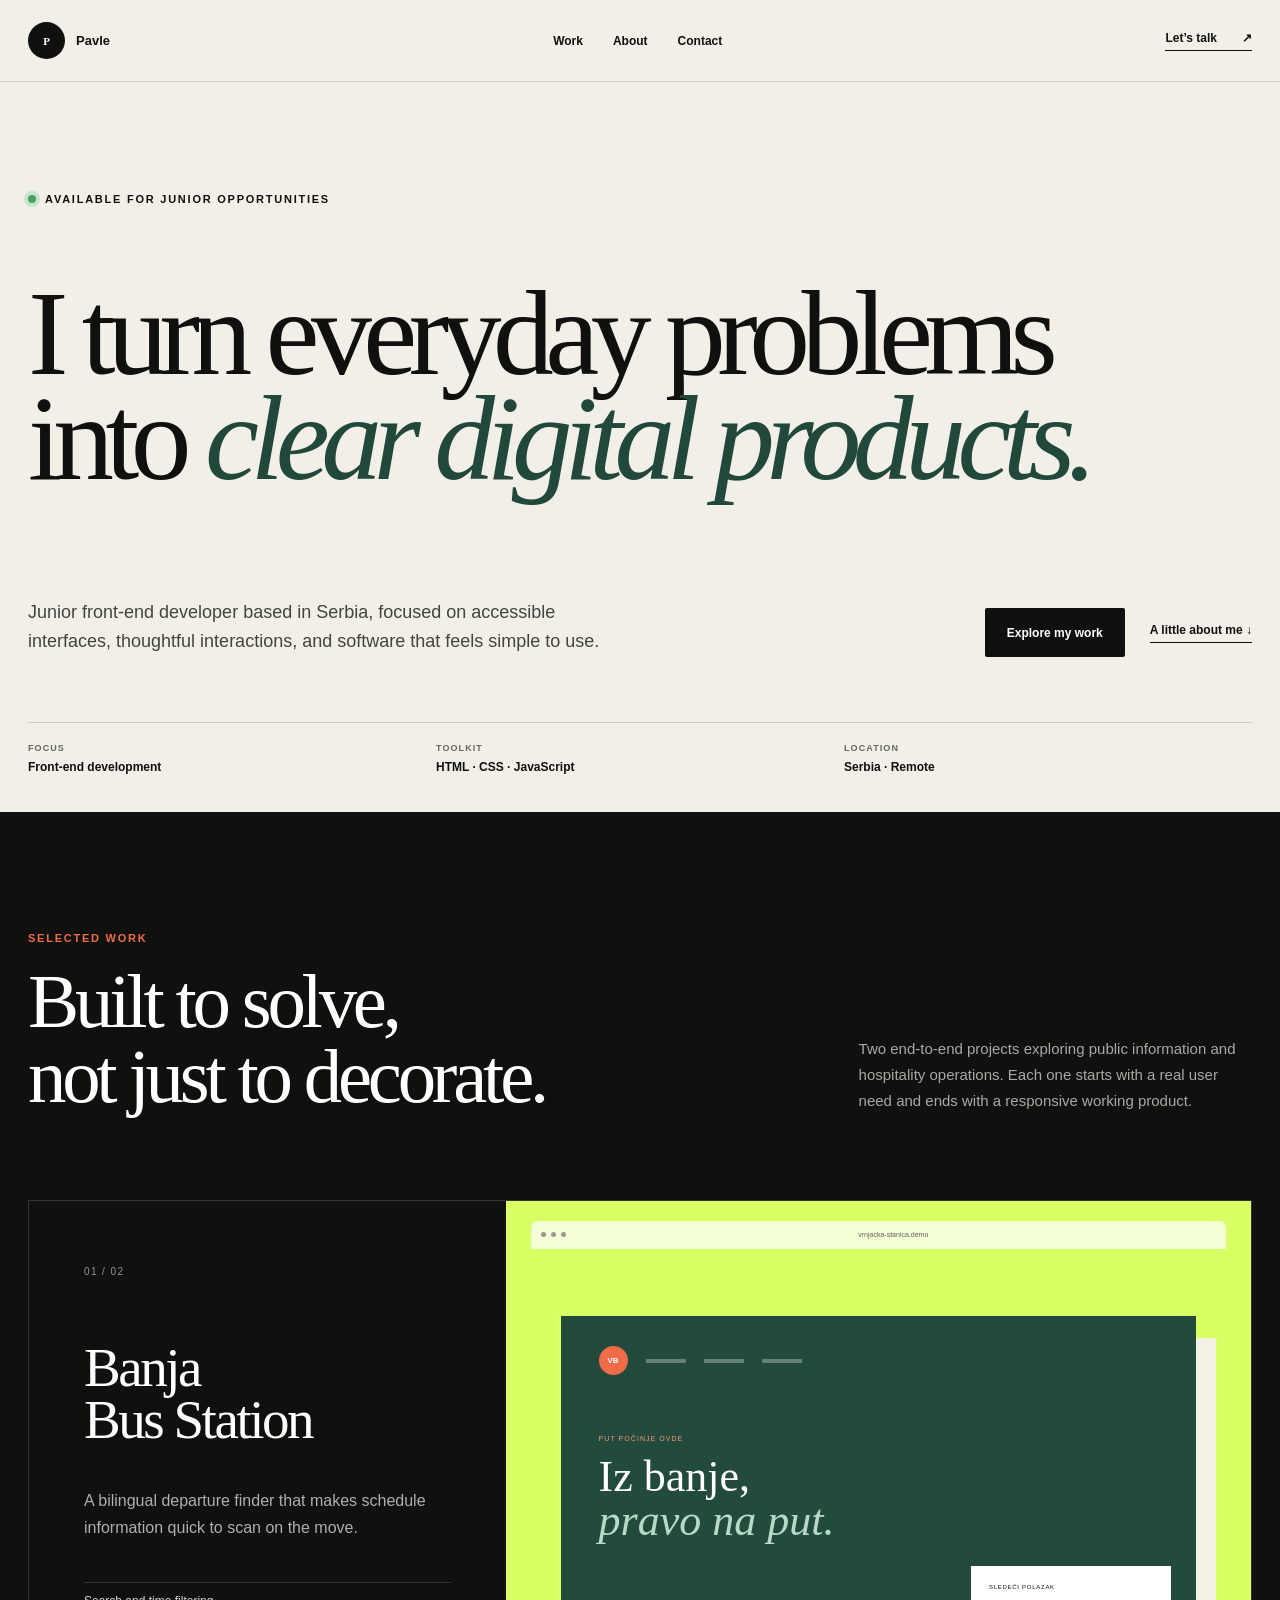
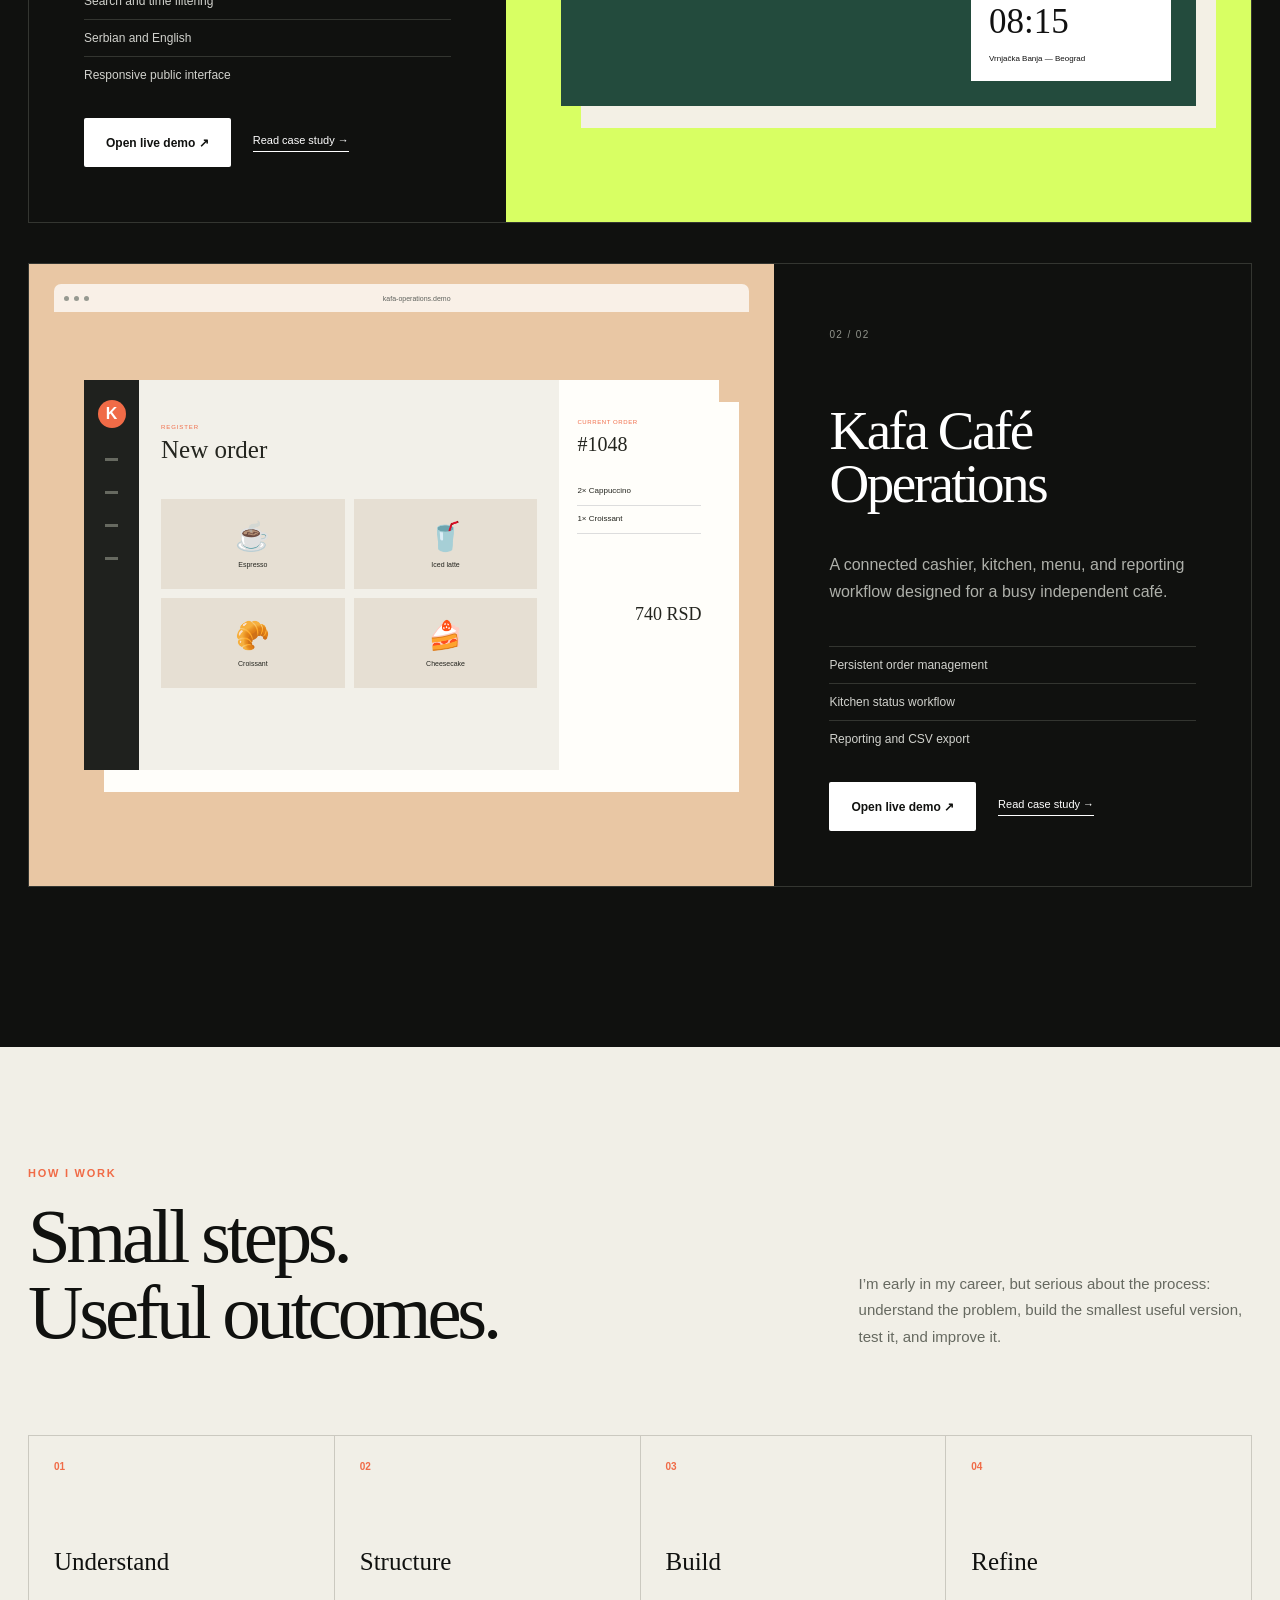
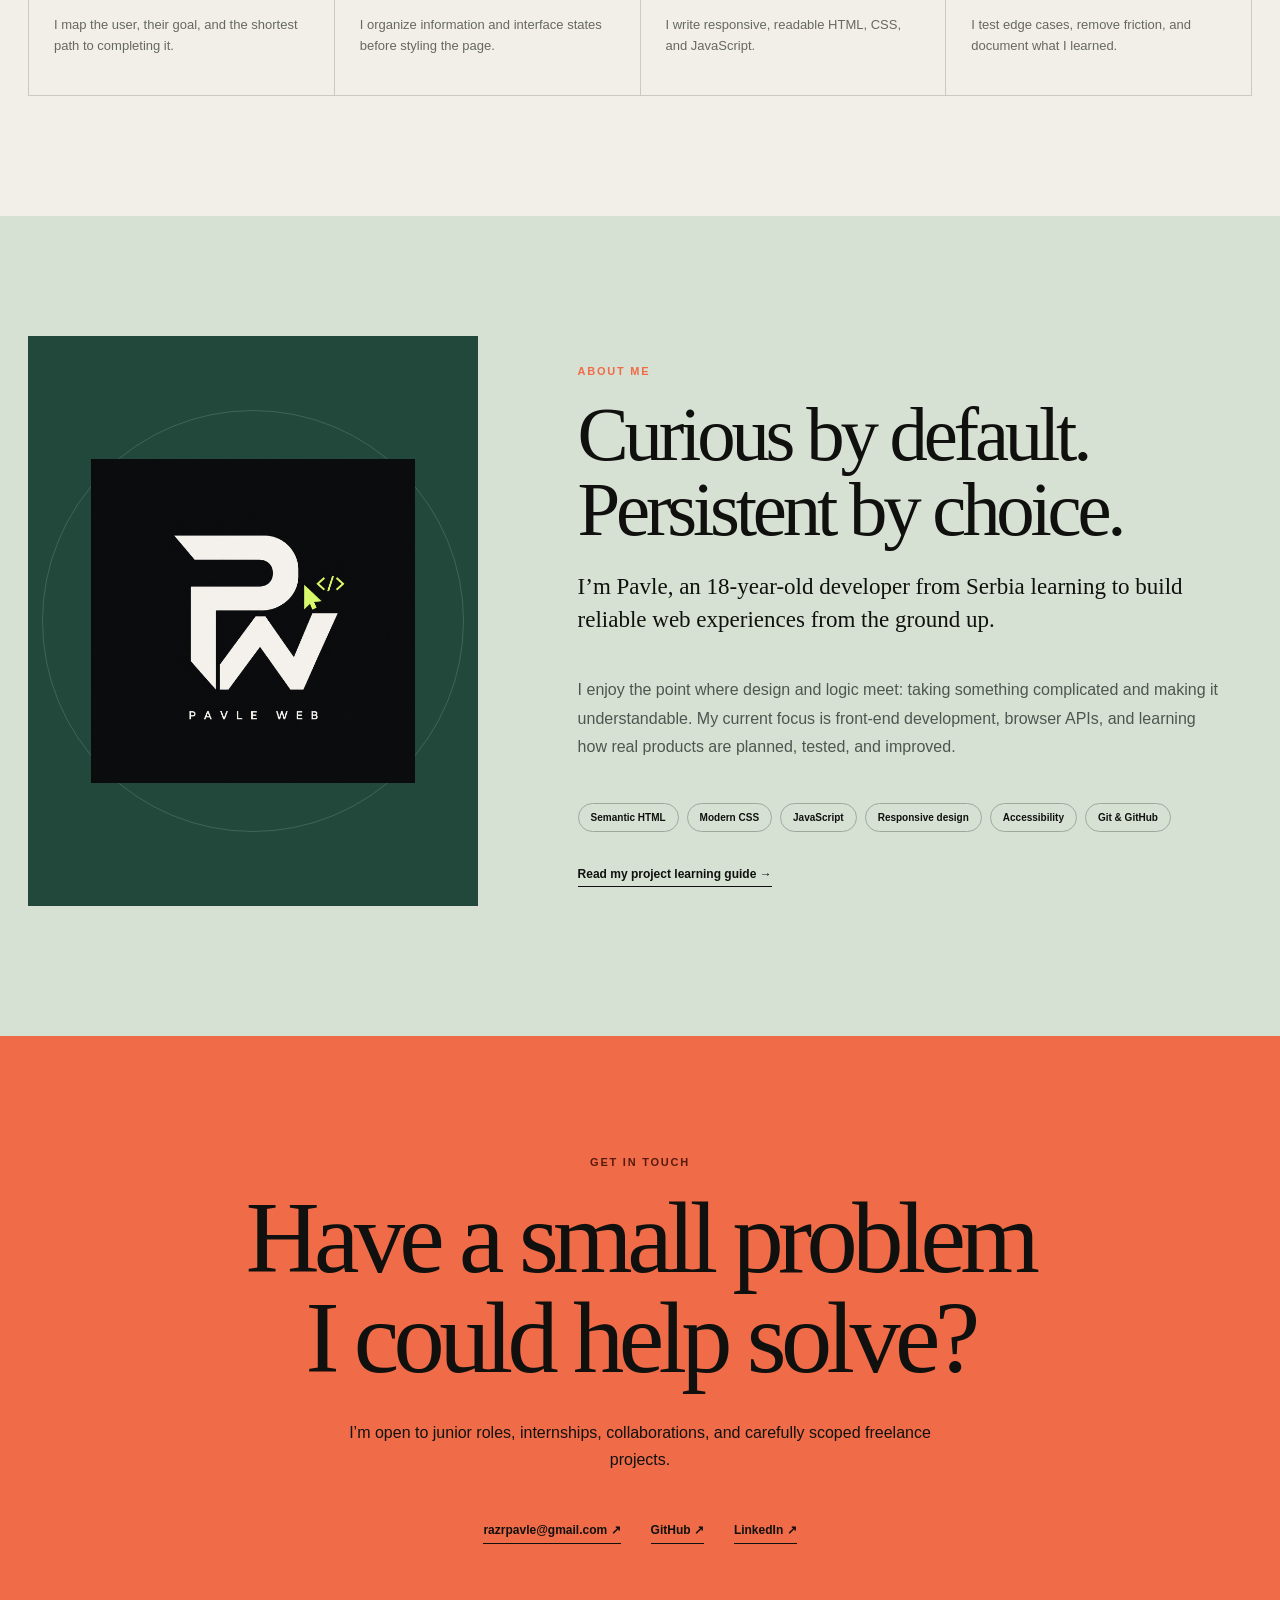
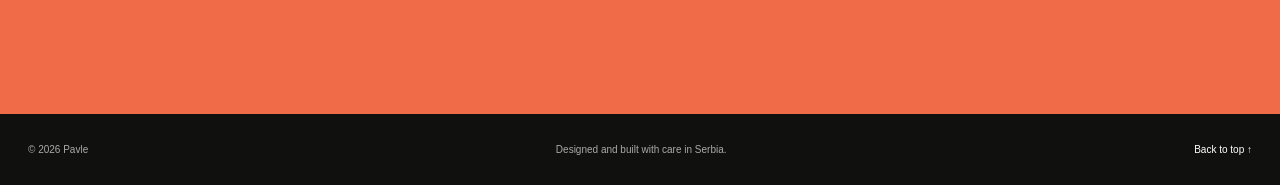
==== commit 81eac78b: "Update" ====
--- a/index.html
+++ b/index.html
@@ -5,7 +5,7 @@
   <meta name="viewport" content="width=device-width,initial-scale=1">
   <meta name="description" content="Portfolio of Pavle, a junior front-end developer building useful, human-friendly web products.">
   <meta name="theme-color" content="#10110f">
-  <title>Alex Petrović — Junior Developer</title>
+  <title>Pavle — Junior Developer</title>
   <link rel="stylesheet" href="assets/portfolio.css">
   <link rel="stylesheet" href="assets/reliability.css">
   <link rel="stylesheet" href="assets/brand-overrides.css">
@@ -13,7 +13,7 @@
 <body>
   <a class="skip-link" href="#main">Skip to content</a>
   <header class="site-header" id="top">
-    <a class="wordmark" href="#top" aria-label="Pavle home"><span>AP</span><strong>Alex Petrović</strong></a>
+    <a class="wordmark" href="#top" aria-label="Pavle home"><span>AP</span><strong>Pavle</strong></a>
     <nav aria-label="Main navigation"><a href="#work">Work</a><a href="#about">About</a><a href="#contact">Contact</a></nav>
     <a class="header-cta" href="#contact">Let’s talk <span>↗</span></a>
   </header>
@@ -60,10 +60,10 @@
     </section>
 
     <section class="contact-section" id="contact">
-      <p class="eyebrow">Get in touch</p><h2>Have a small problem<br>I could help solve?</h2><p>I’m open to junior roles, internships, collaborations, and carefully scoped freelance projects.</p><div class="contact-links"><a href="mailto:alex.placeholder@example.com">alex.placeholder@example.com ↗</a><a href="https://github.com/your-username">GitHub ↗</a><a href="https://www.linkedin.com/in/your-profile">LinkedIn ↗</a></div><small>These contact details are placeholders. Replace them before publishing.</small>
+      <p class="eyebrow">Get in touch</p><h2>Have a small problem<br>I could help solve?</h2><p>I’m open to junior roles, internships, collaborations, and carefully scoped freelance projects.</p><div class="contact-links"><a href="mailto:razrpavle@gmail.com">razrpavle@gmail.com ↗</a><a href="https://github.com/pavleds">GitHub ↗</a><a href="https://www.linkedin.com/in/your-profile">LinkedIn ↗</a></div><small></small>
     </section>
   </main>
-  <footer><span>© <span id="year"></span> Alex Petrović</span><span>Designed and built with care in Serbia.</span><a href="#top">Back to top ↑</a></footer>
+  <footer><span>© <span id="year"></span> Pavle</span><span>Designed and built with care in Serbia.</span><a href="#top">Back to top ↑</a></footer>
   <script src="assets/portfolio.js"></script>
 <script src="assets/name-overrides.js"></script>
 </body>
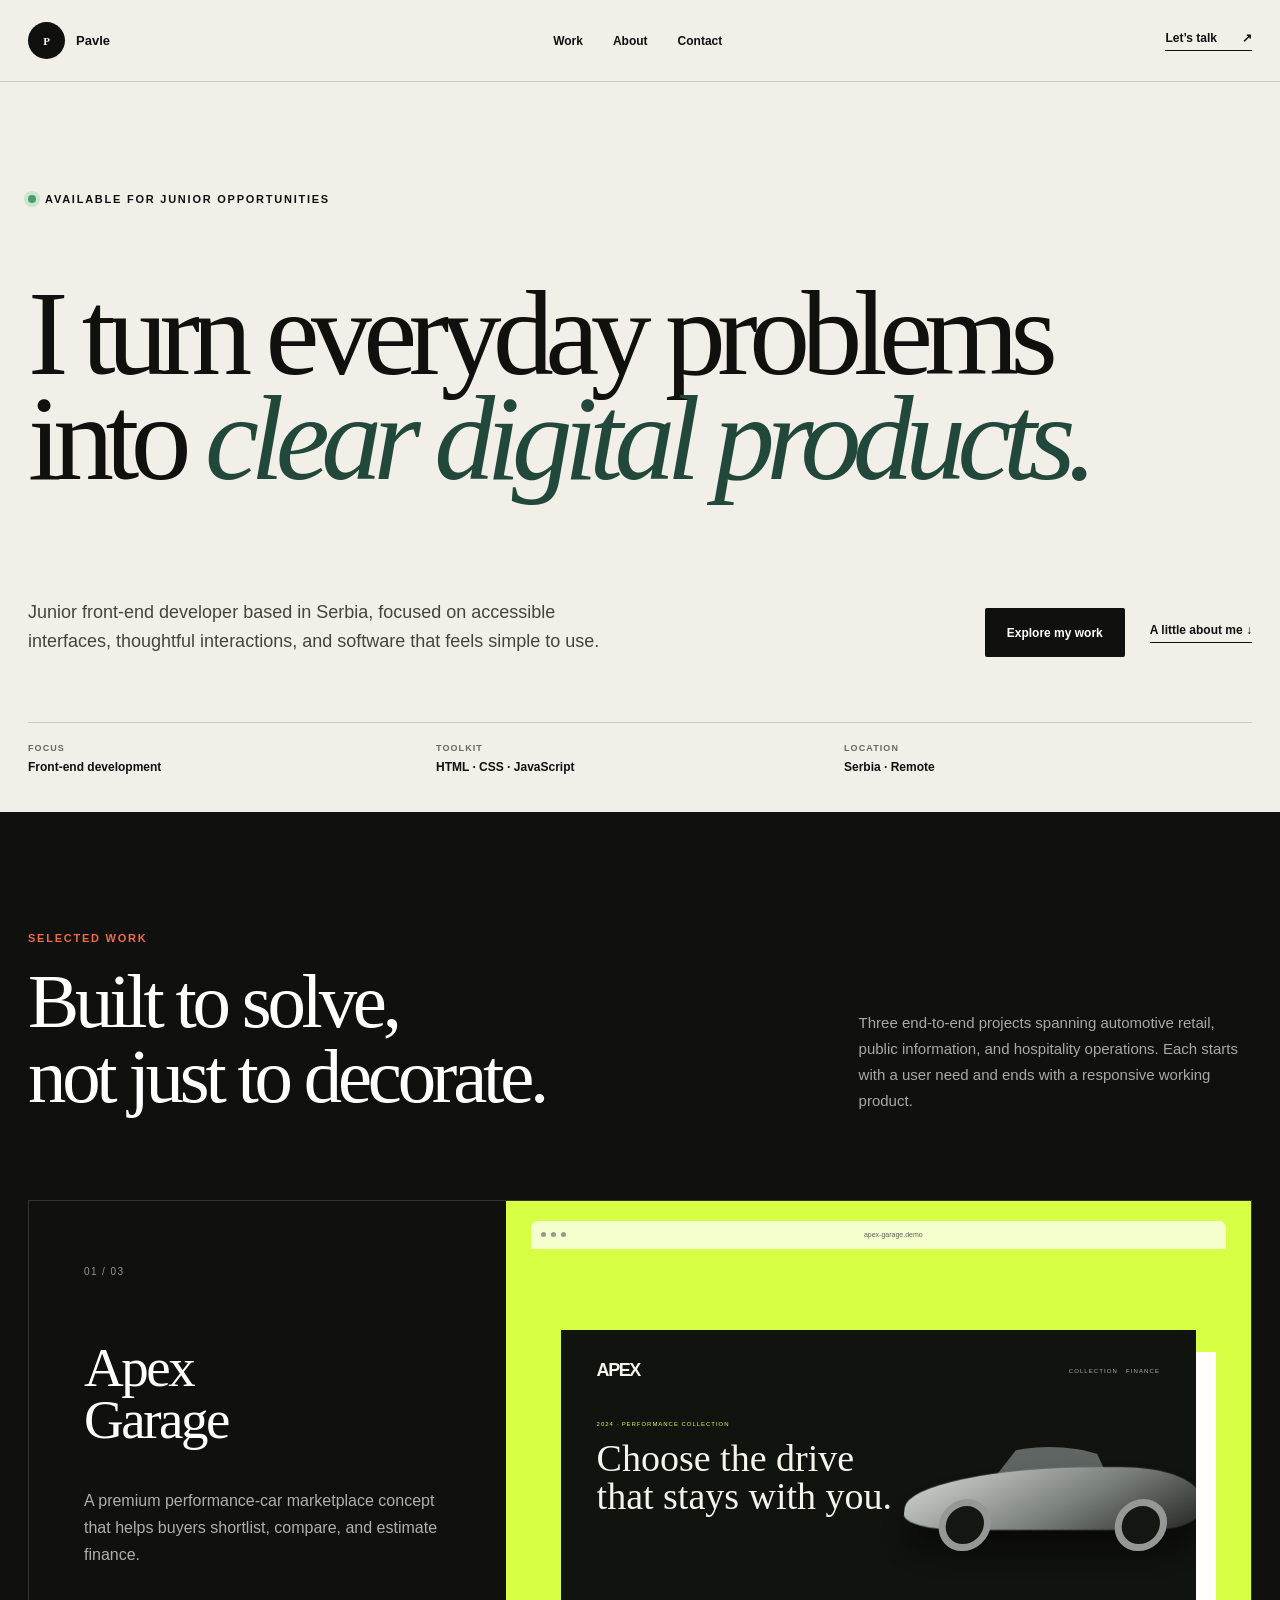
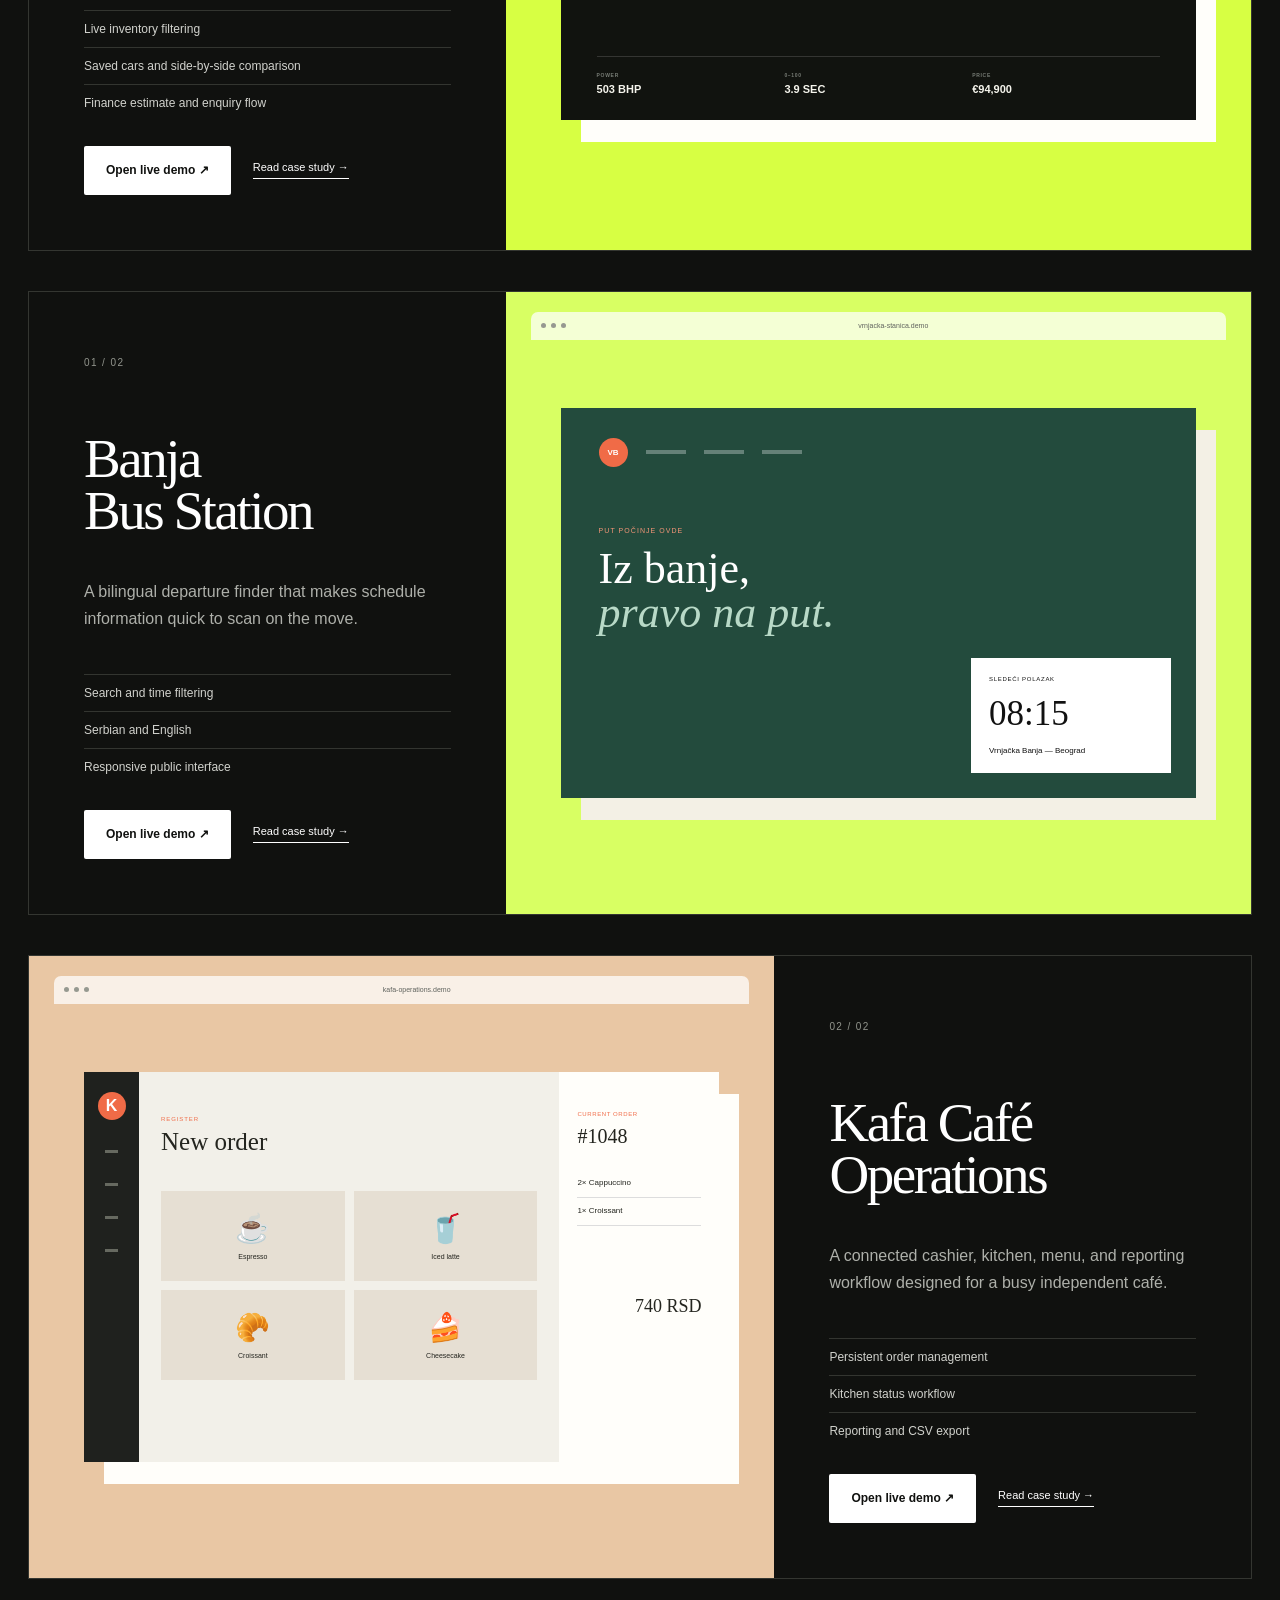
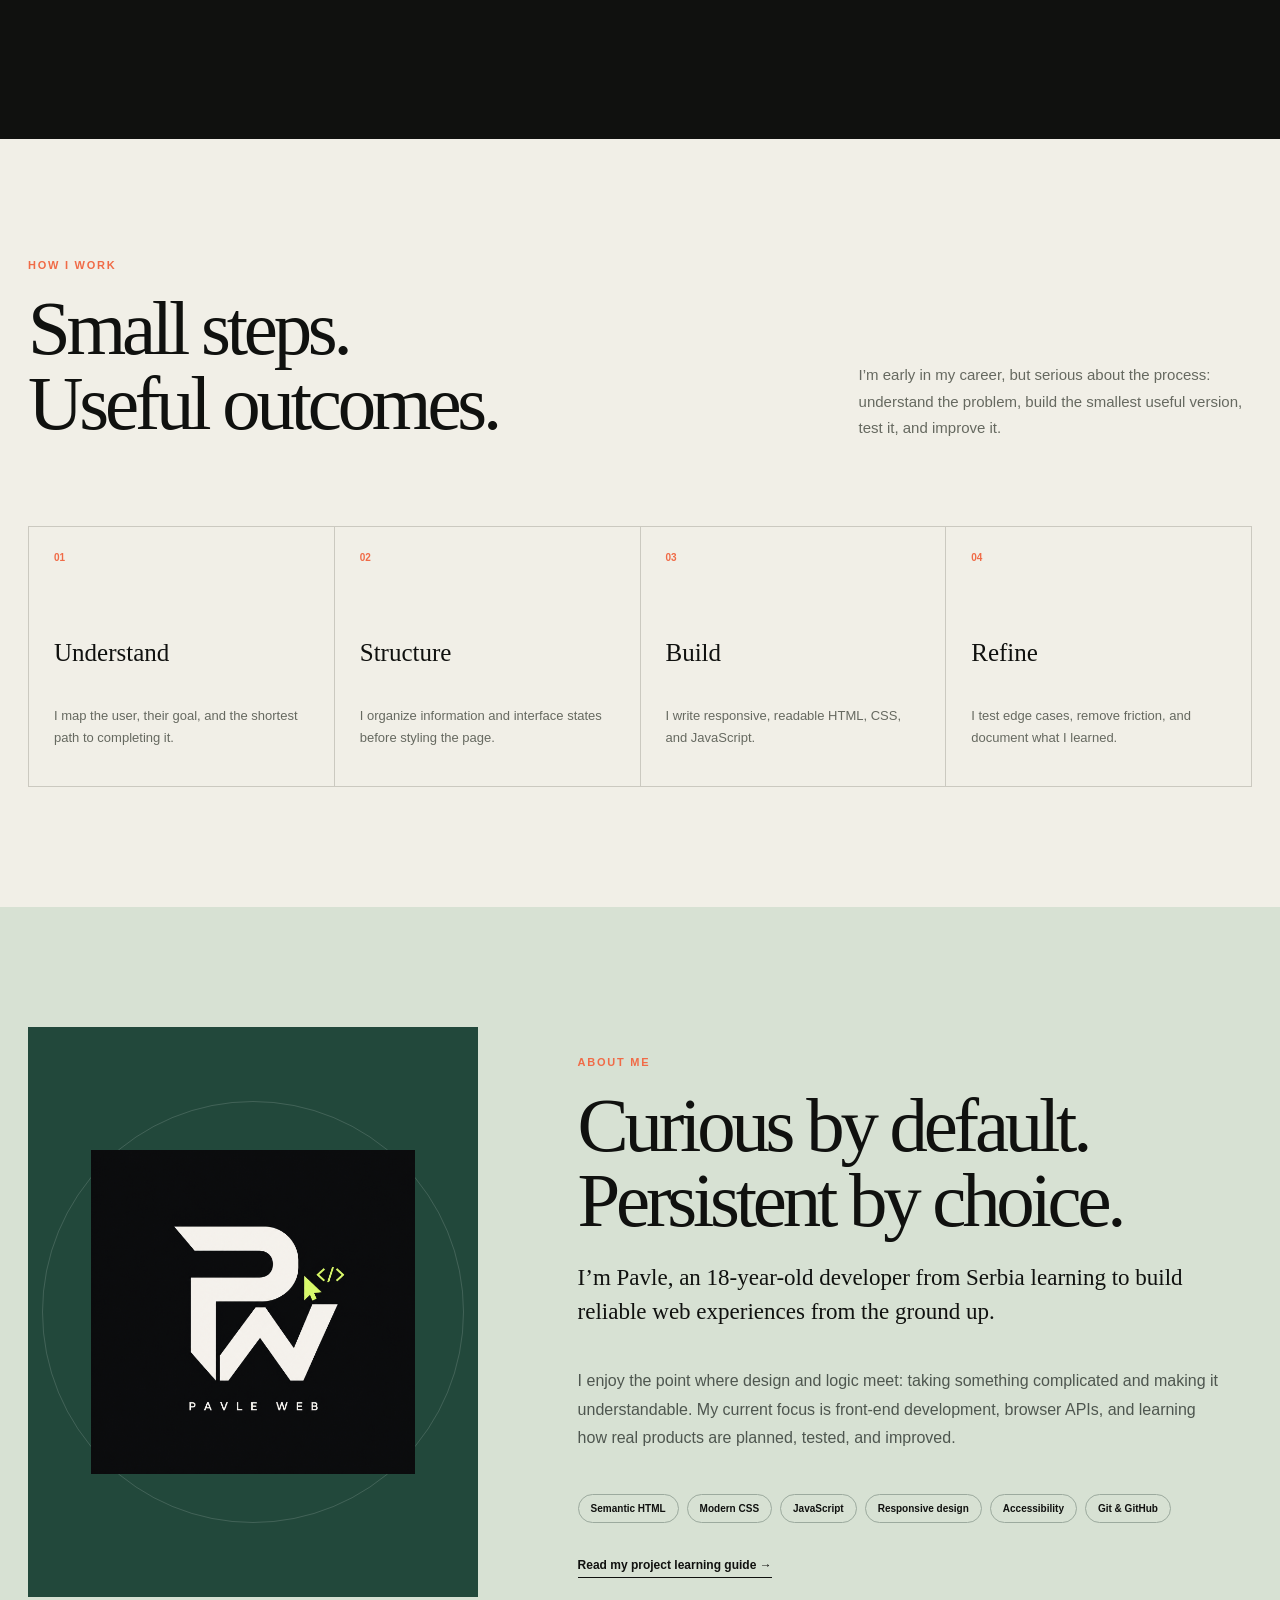
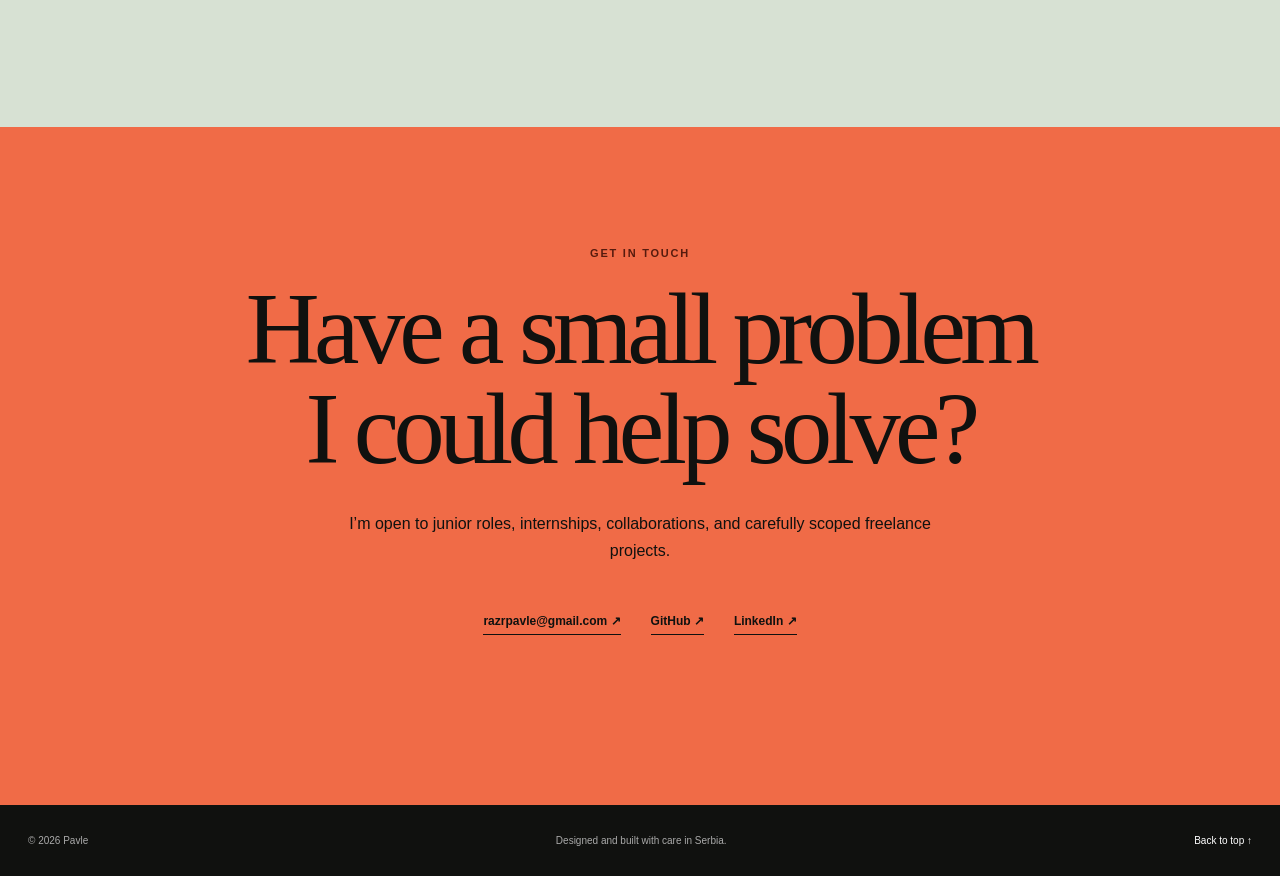
==== commit 29313b3d: "Add Apex Garage automotive marketplace demo" ====
--- a/index.html
+++ b/index.html
@@ -9,6 +9,7 @@
   <link rel="stylesheet" href="assets/portfolio.css">
   <link rel="stylesheet" href="assets/reliability.css">
   <link rel="stylesheet" href="assets/brand-overrides.css">
+  <link rel="stylesheet" href="assets/apex-preview.css">
 </head>
 <body>
   <a class="skip-link" href="#main">Skip to content</a>
@@ -30,7 +31,15 @@
     </section>
 
     <section class="work-section" id="work">
-      <div class="section-intro reveal"><div><p class="eyebrow">Selected work</p><h2>Built to solve,<br>not just to decorate.</h2></div><p>Two end-to-end projects exploring public information and hospitality operations. Each one starts with a real user need and ends with a responsive working product.</p></div>
+      <div class="section-intro reveal"><div><p class="eyebrow">Selected work</p><h2>Built to solve,<br>not just to decorate.</h2></div><p>Three end-to-end projects spanning automotive retail, public information, and hospitality operations. Each starts with a user need and ends with a responsive working product.</p></div>
+
+      <article class="project project-garage reveal">
+        <div class="project-copy"><p class="project-number">01 / 03</p><h3>Apex<br>Garage</h3><p>A premium performance-car marketplace concept that helps buyers shortlist, compare, and estimate finance.</p><ul><li>Live inventory filtering</li><li>Saved cars and side-by-side comparison</li><li>Finance estimate and enquiry flow</li></ul><div class="project-links"><a class="button light" href="projects/apex-garage/index.html">Open live demo ↗</a><a href="case-studies/apex-garage.html">Read case study →</a></div></div>
+        <a class="project-preview garage-preview" href="projects/apex-garage/index.html" aria-label="Open Apex Garage demo">
+          <div class="browser"><span></span><span></span><span></span><small>apex-garage.demo</small></div>
+          <div class="garage-ui"><div class="garage-top"><b>APEX</b><span>COLLECTION&nbsp;&nbsp;&nbsp;FINANCE</span></div><div class="garage-car"><i></i><i></i><div></div></div><p>2024 · PERFORMANCE COLLECTION</p><strong>Choose the drive<br>that stays with you.</strong><div class="garage-specs"><span><small>POWER</small>503 BHP</span><span><small>0–100</small>3.9 SEC</span><span><small>PRICE</small>€94,900</span></div></div>
+        </a>
+      </article>
 
       <article class="project project-bus reveal">
         <div class="project-copy"><p class="project-number">01 / 02</p><h3>Banja<br>Bus Station</h3><p>A bilingual departure finder that makes schedule information quick to scan on the move.</p><ul><li>Search and time filtering</li><li>Serbian and English</li><li>Responsive public interface</li></ul><div class="project-links"><a class="button light" href="projects/bus-station/index.html">Open live demo ↗</a><a href="case-studies/bus-station.html">Read case study →</a></div></div>
--- a/assets/apex-preview.css
+++ b/assets/apex-preview.css
@@ -0,0 +1 @@
+.project-garage{grid-template-columns:.78fr 1.22fr}.garage-preview{background:#d7ff43}.garage-ui{width:100%;height:390px;background:#11130f;color:#f5f4ec;padding:30px 36px;position:relative;overflow:hidden;box-shadow:20px 22px 0 #fffefa}.garage-top{display:flex;justify-content:space-between;align-items:center}.garage-top b{font:800 18px Arial;letter-spacing:-.08em}.garage-top span{font-size:6px;letter-spacing:.18em;color:#afb1a9}.garage-ui>p{font-size:6px;letter-spacing:.16em;color:#d7ff43;margin:40px 0 12px}.garage-ui>strong{font:400 38px/1 Georgia}.garage-car{position:absolute;width:330px;height:120px;right:-22px;top:105px;transform:skewX(-6deg)}.garage-car div{position:absolute;inset:32px 18px 25px;background:linear-gradient(150deg,#d9ddd8,#777d79 58%,#252824);border-radius:65% 28% 16% 20%/65% 50% 25% 25%;filter:drop-shadow(0 22px 18px #0008)}.garage-car:before{content:"";position:absolute;width:135px;height:48px;left:93px;top:12px;background:#606663;clip-path:polygon(24% 0,80% 0,100% 100%,0 100%);border-radius:60% 70% 0 0}.garage-car i{position:absolute;z-index:2;width:52px;height:52px;background:#151713;border:7px solid #949995;border-radius:50%;bottom:4px}.garage-car i:first-child{left:54px}.garage-car i:nth-child(2){right:48px}.garage-specs{position:absolute;left:36px;right:36px;bottom:25px;display:grid;grid-template-columns:repeat(3,1fr);border-top:1px solid #ffffff25;padding-top:15px}.garage-specs span{font:700 11px Arial}.garage-specs small{display:block;color:#777c75;font-size:5px;letter-spacing:.14em;margin-bottom:5px}@media(max-width:850px){.project-garage{grid-template-columns:1fr}}@media(max-width:600px){.garage-ui{height:300px;padding:25px}.garage-car{width:250px;right:-55px;top:100px}.garage-ui>strong{font-size:29px}.garage-specs{left:25px;right:25px}}
